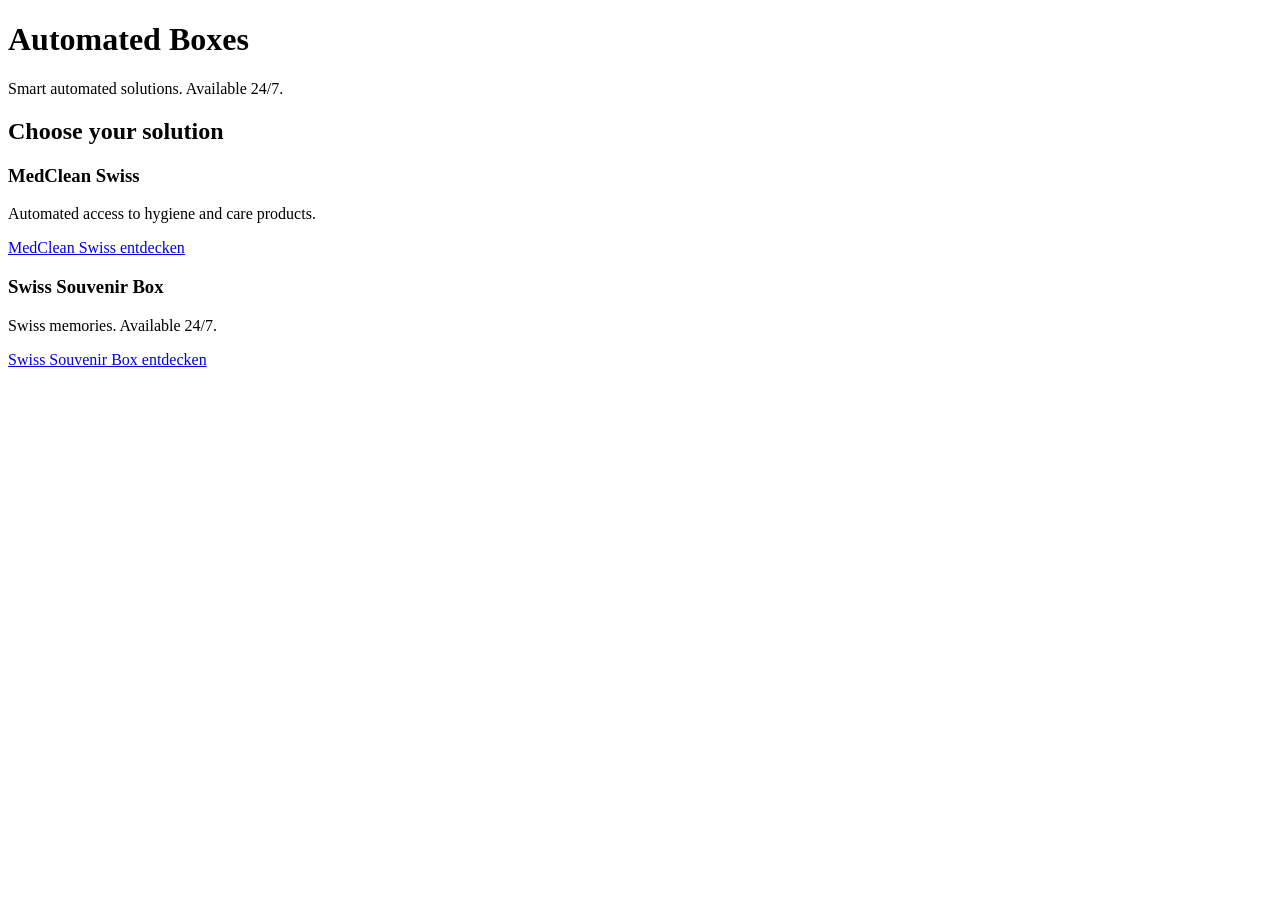
==== index.html @ f57c28e6 "Startseite hinzufügen" ====
<!DOCTYPE html>
<html lang="de">
<head>
    <meta charset="UTF-8">
    <meta name="viewport" content="width=device-width, initial-scale=1.0">
    <title>Automated Boxes</title>
</head>

<body>

    <h1>Automated Boxes</h1>
    <p>Smart automated solutions. Available 24/7.</p>

    <h2>Choose your solution</h2>

    <div>
        <h3>MedClean Swiss</h3>
        <p>Automated access to hygiene and care products.</p>
        <a href="medclean/">MedClean Swiss entdecken</a>
    </div>

    <div>
        <h3>Swiss Souvenir Box</h3>
        <p>Swiss memories. Available 24/7.</p>
        <a href="souvenir/">Swiss Souvenir Box entdecken</a>
    </div>

</body>
</html>
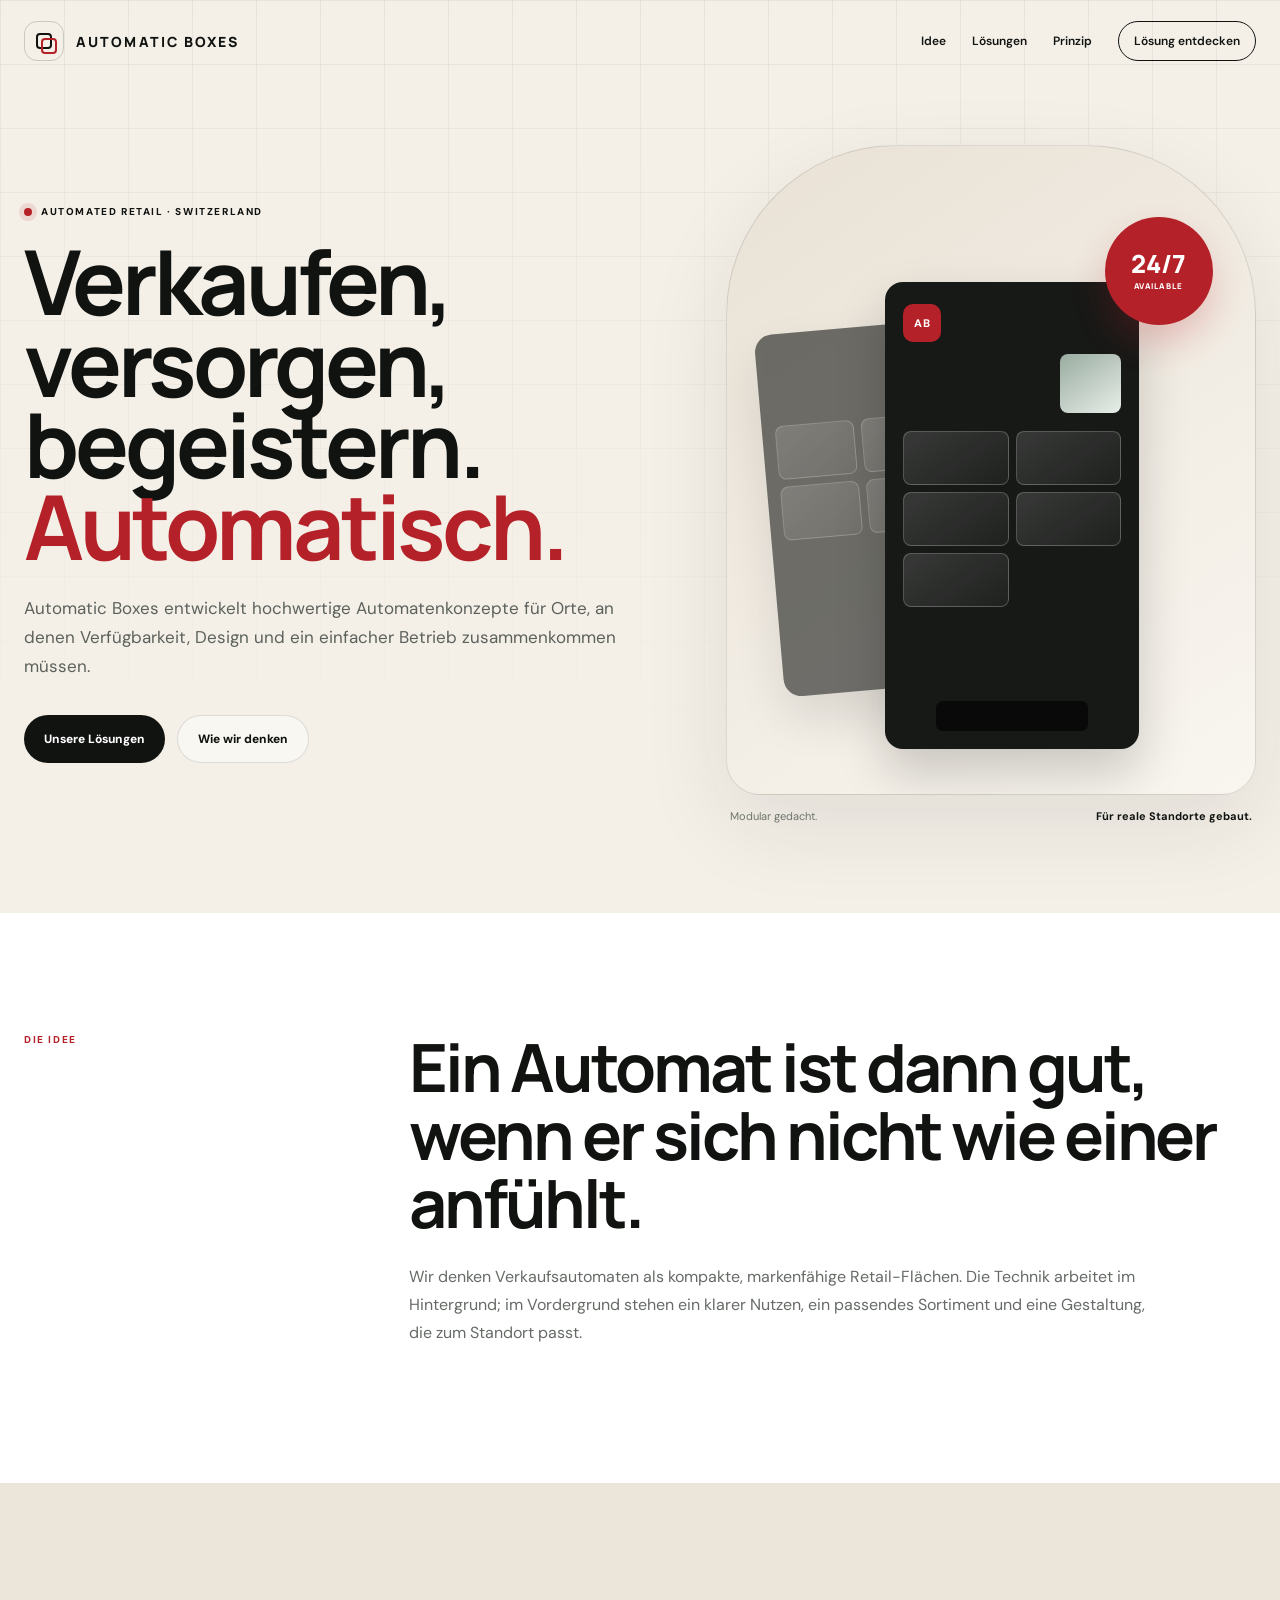
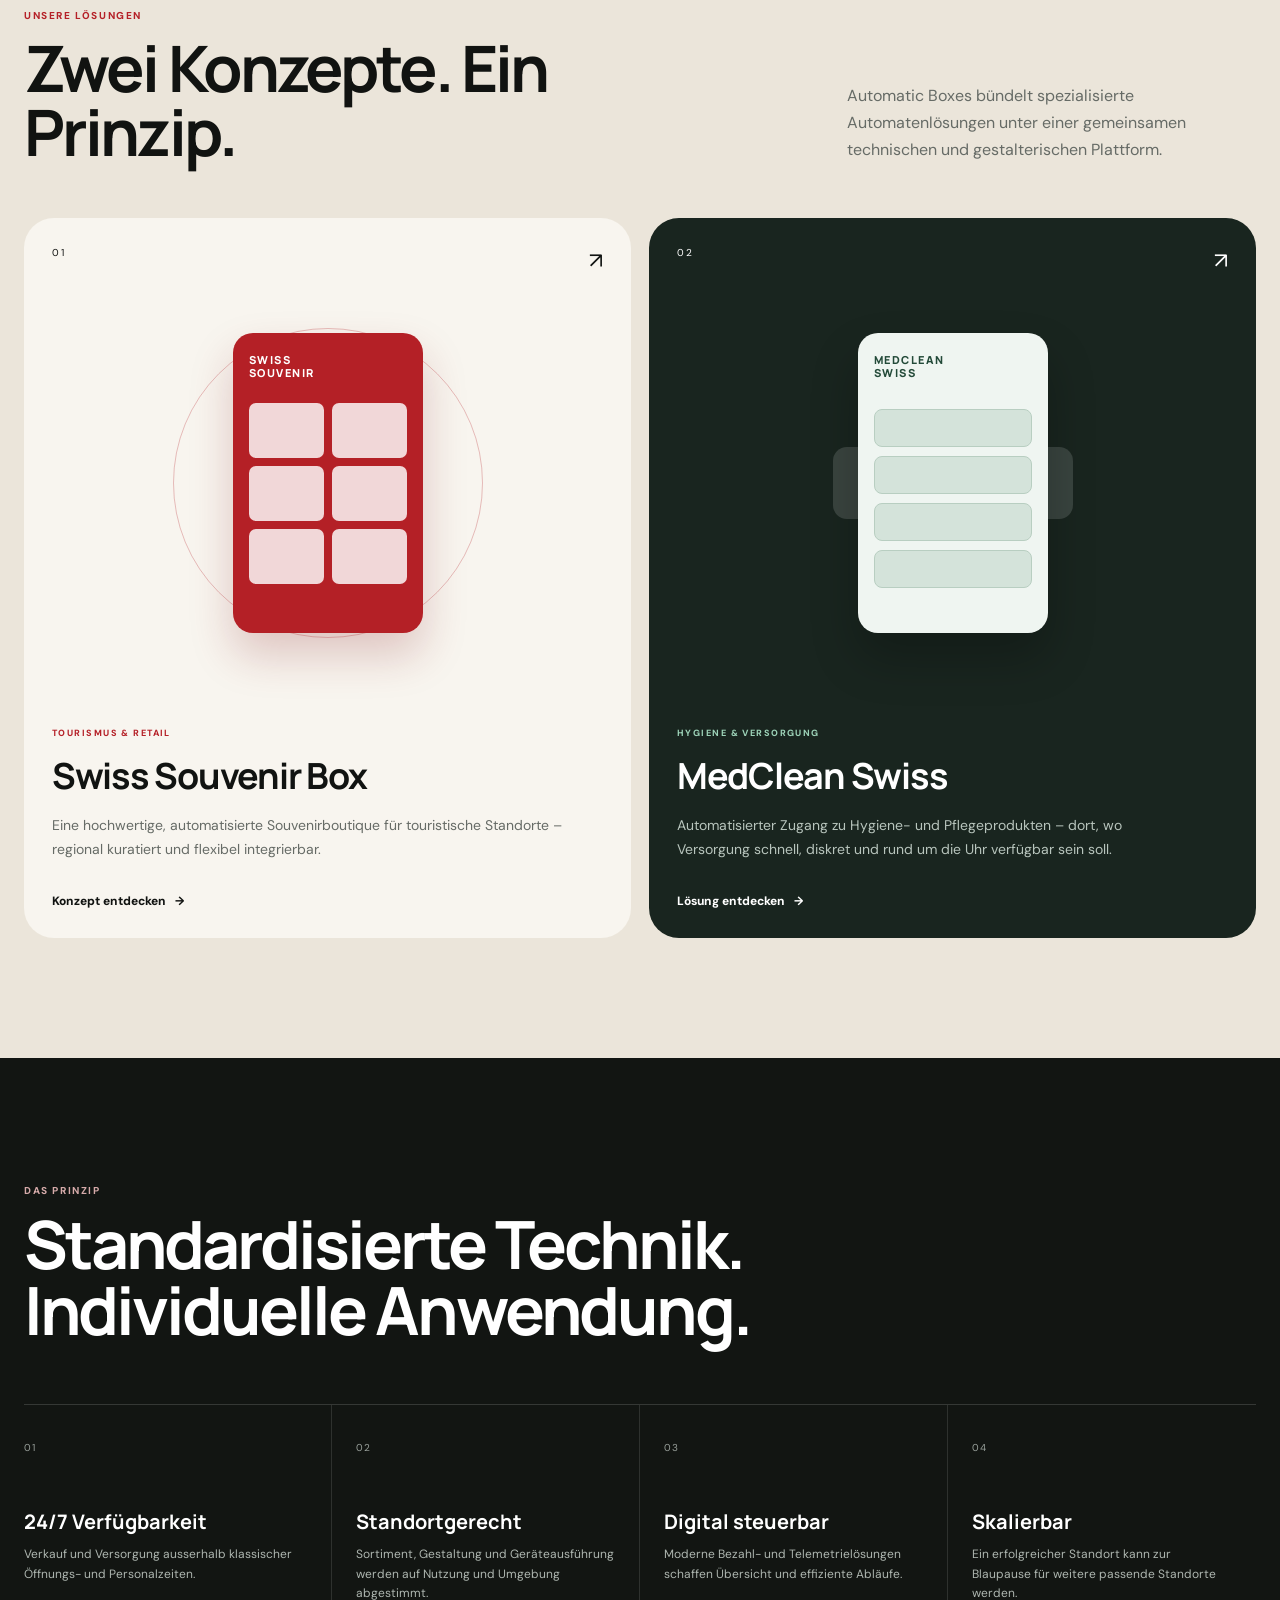
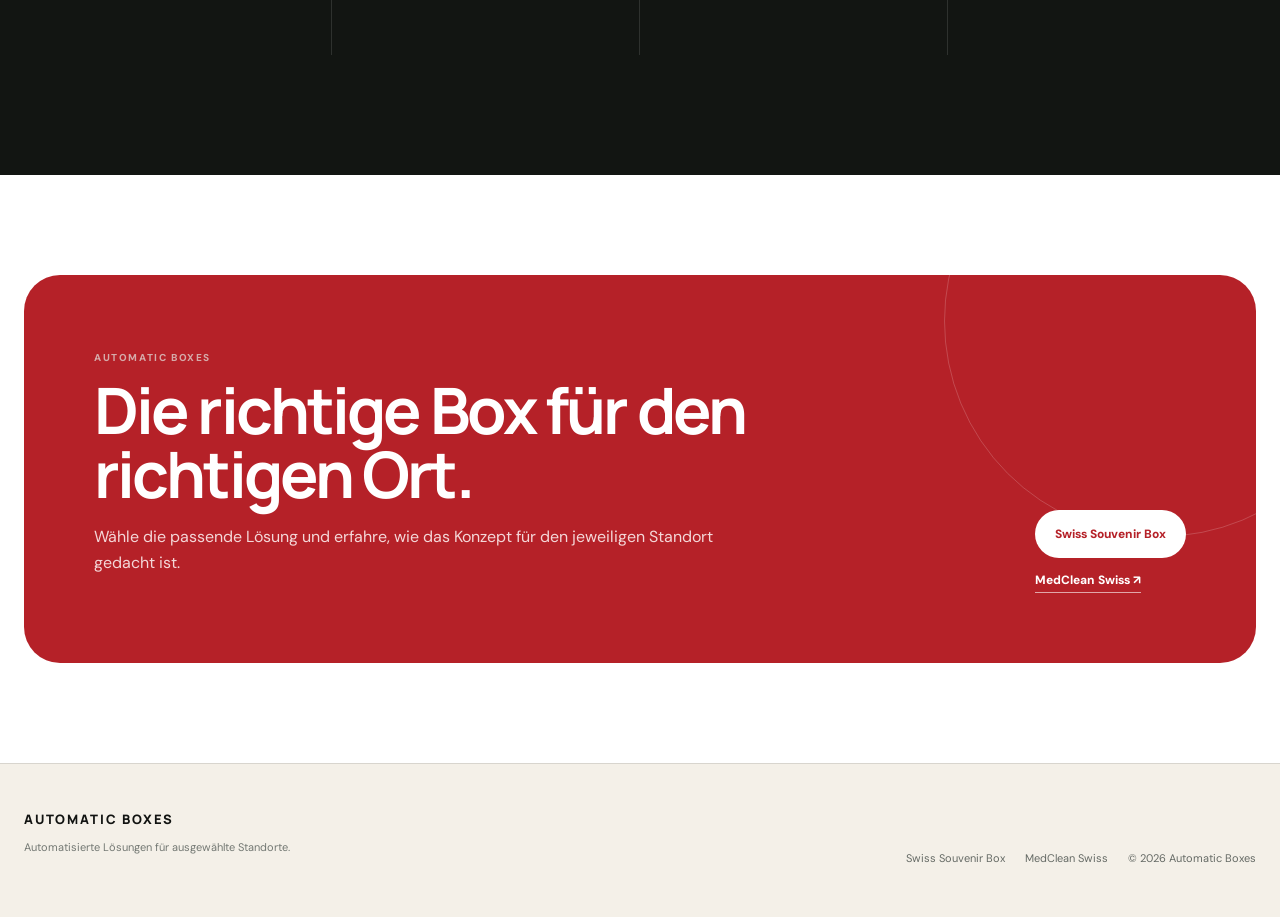
==== commit a0ce9c97: "Add files via upload" ====
--- a/index.html
+++ b/index.html
@@ -1,29 +1,196 @@
-<!DOCTYPE html>
-<html lang="de">
+<!doctype html>
+<html lang="de-CH">
 <head>
-    <meta charset="UTF-8">
-    <meta name="viewport" content="width=device-width, initial-scale=1.0">
-    <title>Automated Boxes</title>
+  <meta charset="utf-8">
+  <meta name="viewport" content="width=device-width, initial-scale=1">
+  <title>Automatic Boxes | Smarte 24/7 Retail-Lösungen</title>
+  <meta name="description" content="Automatic Boxes entwickelt hochwertige, automatisierte Verkaufs- und Versorgungslösungen für ausgewählte Standorte in der Schweiz – modular, markenfähig und rund um die Uhr verfügbar.">
+  <meta name="robots" content="index,follow">
+  <meta name="theme-color" content="#111311">
+  <link rel="canonical" href="https://automatedboxes.ch/">
+  <link rel="icon" href="favicon.svg" type="image/svg+xml">
+  <link rel="stylesheet" href="style.css">
 </head>
+<body>
+  <a class="skip-link" href="#main">Zum Inhalt springen</a>
 
-<body>
+  <header class="site-header" data-header>
+    <div class="shell header-inner">
+      <a class="brand" href="#top" aria-label="Automatic Boxes Startseite">
+        <span class="brand-symbol" aria-hidden="true"><span></span><span></span></span>
+        <span class="brand-name">Automatic Boxes</span>
+      </a>
+      <button class="nav-toggle" type="button" aria-expanded="false" aria-controls="nav" aria-label="Navigation öffnen">
+        <span></span><span></span>
+      </button>
+      <nav class="nav" id="nav" aria-label="Hauptnavigation">
+        <a href="#idee">Idee</a>
+        <a href="#loesungen">Lösungen</a>
+        <a href="#prinzip">Prinzip</a>
+        <a class="nav-cta" href="#loesungen">Lösung entdecken</a>
+      </nav>
+    </div>
+  </header>
 
-    <h1>Automated Boxes</h1>
-    <p>Smart automated solutions. Available 24/7.</p>
+  <main id="main">
+    <section class="hero" id="top">
+      <div class="hero-grid" aria-hidden="true"></div>
+      <div class="shell hero-layout">
+        <div class="hero-copy reveal">
+          <span class="eyebrow"><i></i> Automated retail · Switzerland</span>
+          <h1>Verkaufen, versorgen, begeistern.<br><em>Automatisch.</em></h1>
+          <p>Automatic Boxes entwickelt hochwertige Automatenkonzepte für Orte, an denen Verfügbarkeit, Design und ein einfacher Betrieb zusammenkommen müssen.</p>
+          <div class="hero-actions">
+            <a class="button button-primary" href="#loesungen">Unsere Lösungen</a>
+            <a class="button button-secondary" href="#idee">Wie wir denken</a>
+          </div>
+        </div>
 
-    <h2>Choose your solution</h2>
+        <div class="hero-visual reveal delay">
+          <div class="stage">
+            <div class="machine machine-back" aria-hidden="true">
+              <span class="machine-screen"></span>
+              <div class="shelves"><i></i><i></i><i></i><i></i></div>
+            </div>
+            <div class="machine machine-front" aria-hidden="true">
+              <span class="machine-label">AB</span>
+              <span class="machine-screen"></span>
+              <div class="shelves"><i></i><i></i><i></i><i></i><i></i></div>
+              <span class="machine-slot"></span>
+            </div>
+            <div class="stage-badge">24/7<br><small>available</small></div>
+          </div>
+          <p class="visual-caption"><span>Modular gedacht.</span><strong>Für reale Standorte gebaut.</strong></p>
+        </div>
+      </div>
+    </section>
 
-    <div>
-        <h3>MedClean Swiss</h3>
-        <p>Automated access to hygiene and care products.</p>
-        <a href="medclean/">MedClean Swiss entdecken</a>
+    <section class="statement" id="idee">
+      <div class="shell statement-grid">
+        <span class="section-kicker reveal">Die Idee</span>
+        <div class="statement-copy reveal delay">
+          <h2>Ein Automat ist dann gut, wenn er sich nicht wie einer anfühlt.</h2>
+          <p>Wir denken Verkaufsautomaten als kompakte, markenfähige Retail-Flächen. Die Technik arbeitet im Hintergrund; im Vordergrund stehen ein klarer Nutzen, ein passendes Sortiment und eine Gestaltung, die zum Standort passt.</p>
+        </div>
+      </div>
+    </section>
+
+    <section class="solutions" id="loesungen">
+      <div class="shell">
+        <div class="section-head reveal">
+          <div>
+            <span class="section-kicker">Unsere Lösungen</span>
+            <h2>Zwei Konzepte. Ein Prinzip.</h2>
+          </div>
+          <p>Automatic Boxes bündelt spezialisierte Automatenlösungen unter einer gemeinsamen technischen und gestalterischen Plattform.</p>
+        </div>
+
+        <div class="solution-grid">
+          <a class="solution-card souvenir reveal" href="souvenir/">
+            <div class="solution-top">
+              <span class="solution-index">01</span>
+              <span class="solution-arrow">↗</span>
+            </div>
+            <div class="solution-art art-souvenir" aria-hidden="true">
+              <div class="mini-machine">
+                <div class="mini-top">SWISS<br>SOUVENIR</div>
+                <div class="mini-grid"><i></i><i></i><i></i><i></i><i></i><i></i></div>
+              </div>
+              <span class="art-ring"></span>
+            </div>
+            <div class="solution-copy">
+              <span class="solution-label">Tourismus &amp; Retail</span>
+              <h3>Swiss Souvenir Box</h3>
+              <p>Eine hochwertige, automatisierte Souvenirboutique für touristische Standorte – regional kuratiert und flexibel integrierbar.</p>
+              <span class="solution-link">Konzept entdecken <b>→</b></span>
+            </div>
+          </a>
+
+          <a class="solution-card medclean reveal delay" href="medclean/">
+            <div class="solution-top">
+              <span class="solution-index">02</span>
+              <span class="solution-arrow">↗</span>
+            </div>
+            <div class="solution-art art-medclean" aria-hidden="true">
+              <div class="medical-cross"></div>
+              <div class="mini-machine clean-machine">
+                <div class="mini-top">MEDCLEAN<br>SWISS</div>
+                <div class="clean-slots"><i></i><i></i><i></i><i></i></div>
+              </div>
+            </div>
+            <div class="solution-copy">
+              <span class="solution-label">Hygiene &amp; Versorgung</span>
+              <h3>MedClean Swiss</h3>
+              <p>Automatisierter Zugang zu Hygiene- und Pflegeprodukten – dort, wo Versorgung schnell, diskret und rund um die Uhr verfügbar sein soll.</p>
+              <span class="solution-link">Lösung entdecken <b>→</b></span>
+            </div>
+          </a>
+        </div>
+      </div>
+    </section>
+
+    <section class="principles" id="prinzip">
+      <div class="shell">
+        <div class="principle-intro reveal">
+          <div>
+            <span class="section-kicker light">Das Prinzip</span>
+            <h2>Standardisierte Technik.<br>Individuelle Anwendung.</h2>
+          </div>
+        </div>
+        <div class="principle-grid">
+          <article class="reveal">
+            <span>01</span>
+            <h3>24/7 Verfügbarkeit</h3>
+            <p>Verkauf und Versorgung ausserhalb klassischer Öffnungs- und Personalzeiten.</p>
+          </article>
+          <article class="reveal delay-sm">
+            <span>02</span>
+            <h3>Standortgerecht</h3>
+            <p>Sortiment, Gestaltung und Geräteausführung werden auf Nutzung und Umgebung abgestimmt.</p>
+          </article>
+          <article class="reveal delay-md">
+            <span>03</span>
+            <h3>Digital steuerbar</h3>
+            <p>Moderne Bezahl- und Telemetrielösungen schaffen Übersicht und effiziente Abläufe.</p>
+          </article>
+          <article class="reveal delay-lg">
+            <span>04</span>
+            <h3>Skalierbar</h3>
+            <p>Ein erfolgreicher Standort kann zur Blaupause für weitere passende Standorte werden.</p>
+          </article>
+        </div>
+      </div>
+    </section>
+
+    <section class="closing">
+      <div class="shell closing-card reveal">
+        <div>
+          <span class="section-kicker light">Automatic Boxes</span>
+          <h2>Die richtige Box für den richtigen Ort.</h2>
+          <p>Wähle die passende Lösung und erfahre, wie das Konzept für den jeweiligen Standort gedacht ist.</p>
+        </div>
+        <div class="closing-actions">
+          <a class="button button-light" href="souvenir/">Swiss Souvenir Box</a>
+          <a class="text-button" href="medclean/">MedClean Swiss <span>↗</span></a>
+        </div>
+      </div>
+    </section>
+  </main>
+
+  <footer class="site-footer">
+    <div class="shell footer-inner">
+      <div>
+        <a class="footer-brand" href="#top">Automatic Boxes</a>
+        <p>Automatisierte Lösungen für ausgewählte Standorte.</p>
+      </div>
+      <div class="footer-links">
+        <a href="souvenir/">Swiss Souvenir Box</a>
+        <a href="medclean/">MedClean Swiss</a>
+        <span>© 2026 Automatic Boxes</span>
+      </div>
     </div>
+  </footer>
 
-    <div>
-        <h3>Swiss Souvenir Box</h3>
-        <p>Swiss memories. Available 24/7.</p>
-        <a href="souvenir/">Swiss Souvenir Box entdecken</a>
-    </div>
-
+  <script src="script.js"></script>
 </body>
 </html>
--- a/style.css
+++ b/style.css
@@ -0,0 +1,16 @@
+@import url('https://fonts.googleapis.com/css2?family=DM+Sans:wght@400;500;600;700&family=Manrope:wght@500;600;700;800&display=swap');
+:root{--ink:#111311;--paper:#f4f0e8;--paper-2:#ebe5da;--white:#fff;--red:#b52128;--line:rgba(17,19,17,.12);--shell:1240px;--radius:30px}
+*{box-sizing:border-box}html{scroll-behavior:smooth}body{margin:0;background:var(--paper);color:var(--ink);font-family:"DM Sans",system-ui,sans-serif}a{color:inherit}.shell{width:min(calc(100% - 48px),var(--shell));margin-inline:auto}.skip-link{position:fixed;left:12px;top:-80px;z-index:100;background:#fff;padding:10px 14px;border-radius:8px}.skip-link:focus{top:12px}
+.site-header{position:fixed;inset:0 0 auto;z-index:50;transition:.3s ease}.site-header.is-scrolled{background:rgba(244,240,232,.9);backdrop-filter:blur(18px);border-bottom:1px solid var(--line)}.header-inner{min-height:82px;display:flex;align-items:center;justify-content:space-between;gap:30px}.brand{display:flex;align-items:center;gap:12px;text-decoration:none}.brand-symbol{width:40px;height:40px;border:1px solid rgba(17,19,17,.18);border-radius:13px;display:grid;place-items:center;position:relative}.brand-symbol span{position:absolute;width:16px;height:16px;border:2px solid var(--ink);border-radius:4px}.brand-symbol span:last-child{transform:translate(5px,5px);border-color:var(--red)}.brand-name{font-family:"Manrope";font-size:14px;text-transform:uppercase;letter-spacing:.15em;font-weight:800}.nav{display:flex;align-items:center;gap:26px}.nav a{text-decoration:none;font-size:12px;font-weight:600}.nav-cta{border:1px solid var(--ink);padding:11px 15px;border-radius:999px}.nav-toggle{display:none}
+.hero{position:relative;min-height:100vh;padding:145px 0 90px;overflow:hidden}.hero-grid{position:absolute;inset:0;opacity:.45;background-image:linear-gradient(var(--line) 1px,transparent 1px),linear-gradient(90deg,var(--line) 1px,transparent 1px);background-size:64px 64px;mask-image:linear-gradient(to bottom,#000,transparent 88%)}.hero-layout{position:relative;display:grid;grid-template-columns:1.08fr .92fr;align-items:center;gap:80px}.eyebrow,.section-kicker{font-size:10px;text-transform:uppercase;letter-spacing:.16em;font-weight:800}.eyebrow{display:flex;align-items:center;gap:9px}.eyebrow i{width:8px;height:8px;border-radius:50%;background:var(--red);box-shadow:0 0 0 5px rgba(181,33,40,.12)}.hero h1,.statement h2,.section-head h2,.principle-intro h2,.closing h2{font-family:"Manrope";font-weight:700;letter-spacing:-.045em}.hero h1{font-size:clamp(58px,7vw,106px);line-height:.91;margin:22px 0 28px}.hero h1 em{font-style:normal;color:var(--red)}.hero-copy>p{font-size:17px;line-height:1.7;color:#5c615c;max-width:680px}.hero-actions{display:flex;gap:12px;margin-top:34px}.button{display:inline-flex;align-items:center;justify-content:center;min-height:48px;padding:0 20px;border-radius:999px;text-decoration:none;font-size:12px;font-weight:800;transition:.25s ease}.button-primary{background:var(--ink);color:#fff}.button-secondary{border:1px solid var(--line);background:rgba(255,255,255,.45)}.button:hover{transform:translateY(-2px)}
+.stage{height:650px;position:relative;border-radius:170px 170px 34px 34px;background:linear-gradient(145deg,#e9e1d5,#f9f6f0);border:1px solid var(--line);overflow:hidden;box-shadow:0 30px 90px rgba(35,30,24,.09)}.machine{position:absolute;background:#171917;border-radius:18px;box-shadow:0 24px 50px rgba(0,0,0,.18)}.machine-front{width:48%;height:72%;left:30%;bottom:7%;z-index:2;padding:22px 18px}.machine-back{width:36%;height:56%;left:8%;bottom:16%;opacity:.6;transform:rotate(-5deg);padding:16px 13px}.machine-label{display:inline-grid;place-items:center;width:38px;height:38px;border-radius:10px;background:var(--red);color:#fff;font-size:11px;font-weight:800;letter-spacing:.1em}.machine-screen{display:block;width:28%;height:14%;margin:12px 0 18px auto;border-radius:8px;background:linear-gradient(145deg,#99aca0,#e8eee9)}.shelves{display:grid;grid-template-columns:repeat(2,1fr);gap:7px}.shelves i{height:54px;border-radius:8px;border:1px solid rgba(255,255,255,.22);background:linear-gradient(145deg,rgba(255,255,255,.14),rgba(255,255,255,.04))}.machine-slot{position:absolute;left:20%;right:20%;bottom:18px;height:30px;border-radius:7px;background:#080908}.stage-badge{position:absolute;right:8%;top:11%;width:108px;height:108px;border-radius:50%;display:grid;place-content:center;text-align:center;background:var(--red);color:#fff;font-family:"Manrope";font-size:25px;font-weight:800;line-height:.85;z-index:4;box-shadow:0 18px 34px rgba(181,33,40,.22)}.stage-badge small{font-size:8px;text-transform:uppercase;letter-spacing:.16em;margin-top:9px}.visual-caption{display:flex;justify-content:space-between;gap:20px;font-size:11px;margin:14px 4px 0;color:#737872}.visual-caption strong{color:var(--ink)}
+.statement{padding:120px 0;background:#fff}.statement-grid{display:grid;grid-template-columns:.36fr 1fr;gap:80px}.section-kicker{color:var(--red)}.statement h2{font-size:clamp(45px,5.2vw,76px);line-height:1.02;margin:0 0 26px}.statement-copy p{max-width:760px;color:#666b66;font-size:16px;line-height:1.75}
+.solutions{padding:120px 0;background:var(--paper-2)}.section-head{display:grid;grid-template-columns:1fr .55fr;gap:80px;align-items:end;margin-bottom:54px}.section-head h2{font-size:clamp(48px,5vw,74px);line-height:1;margin:12px 0 0}.section-head p{margin:0;color:#666b66;line-height:1.7}.solution-grid{display:grid;grid-template-columns:1fr 1fr;gap:18px}.solution-card{min-height:720px;border-radius:var(--radius);padding:28px;text-decoration:none;display:flex;flex-direction:column;overflow:hidden;position:relative;transition:.35s cubic-bezier(.2,.7,.2,1)}.solution-card:hover{transform:translateY(-7px)}.souvenir{background:#f8f5ef}.medclean{background:#19251f;color:#fff}.solution-top{display:flex;justify-content:space-between;position:relative;z-index:2}.solution-index{font-size:10px;letter-spacing:.15em}.solution-arrow{font-size:22px}.solution-art{height:360px;margin:28px 0;position:relative;display:grid;place-items:center}.mini-machine{width:190px;height:300px;background:#b42026;border-radius:20px;padding:20px 16px;box-shadow:0 22px 44px rgba(134,27,31,.22);position:relative;z-index:2}.mini-top{color:#fff;font-family:"Manrope";font-size:11px;letter-spacing:.14em;font-weight:800;line-height:1.2}.mini-grid{display:grid;grid-template-columns:repeat(2,1fr);gap:8px;margin-top:24px}.mini-grid i{height:55px;border-radius:7px;background:rgba(255,255,255,.82)}.art-ring{position:absolute;width:310px;height:310px;border-radius:50%;border:1px solid rgba(181,33,40,.28)}.medical-cross{position:absolute;width:250px;height:250px;opacity:.14}.medical-cross:before,.medical-cross:after{content:"";position:absolute;background:#fff;border-radius:14px}.medical-cross:before{width:72px;height:240px;left:89px;top:5px}.medical-cross:after{width:240px;height:72px;left:5px;top:89px}.clean-machine{background:#eff5f1;color:#18352a;box-shadow:0 25px 48px rgba(0,0,0,.24)}.clean-machine .mini-top{color:#234a39}.clean-slots{display:grid;gap:9px;margin-top:30px}.clean-slots i{height:38px;border-radius:8px;background:#d4e3da;border:1px solid #b8cec1}.solution-copy{margin-top:auto;position:relative;z-index:2}.solution-label{font-size:9px;text-transform:uppercase;letter-spacing:.16em;font-weight:800;color:var(--red)}.medclean .solution-label{color:#9dd3b8}.solution-copy h3{font-family:"Manrope";font-size:36px;margin:10px 0 14px;letter-spacing:-.035em}.solution-copy p{font-size:14px;line-height:1.65;max-width:520px;color:#666b66}.medclean .solution-copy p{color:#b8c5bd}.solution-link{display:inline-flex;align-items:center;gap:9px;margin-top:18px;font-size:12px;font-weight:800}.solution-link b{transition:.2s ease}.solution-card:hover .solution-link b{transform:translateX(5px)}
+.principles{background:#121512;color:#fff;padding:120px 0}.section-kicker.light{color:#d5aaa9}.principle-intro h2{font-size:clamp(48px,5.2vw,76px);line-height:1;margin:12px 0 60px}.principle-grid{display:grid;grid-template-columns:repeat(4,1fr);border-top:1px solid rgba(255,255,255,.15)}.principle-grid article{padding:30px 24px 0 0;min-height:250px;border-right:1px solid rgba(255,255,255,.12)}.principle-grid article+article{padding-left:24px}.principle-grid article:last-child{border-right:0}.principle-grid span{font-size:10px;letter-spacing:.14em;color:#9aa19c}.principle-grid h3{font-family:"Manrope";font-size:20px;margin:52px 0 10px}.principle-grid p{margin:0;color:#aeb6b0;font-size:12px;line-height:1.65}
+.closing{padding:100px 0;background:#fff}.closing-card{background:var(--red);color:#fff;border-radius:36px;padding:70px;display:grid;grid-template-columns:1fr auto;gap:60px;align-items:end;position:relative;overflow:hidden}.closing-card:after{content:"";position:absolute;width:430px;height:430px;border-radius:50%;border:1px solid rgba(255,255,255,.18);right:-120px;top:-170px}.closing-card>div{position:relative;z-index:1}.closing h2{font-size:clamp(44px,5vw,70px);line-height:1;margin:12px 0 18px;max-width:760px}.closing p{color:#f4d7d8;max-width:650px;line-height:1.65}.closing-actions{display:grid;gap:14px;justify-items:start}.button-light{background:#fff;color:var(--red)}.text-button{color:#fff;text-decoration:none;font-size:12px;font-weight:800;border-bottom:1px solid rgba(255,255,255,.6);padding-bottom:4px}
+.site-footer{padding:44px 0 52px;border-top:1px solid var(--line)}.footer-inner{display:flex;justify-content:space-between;gap:40px;align-items:flex-end}.footer-brand{font-family:"Manrope";text-transform:uppercase;text-decoration:none;font-size:13px;letter-spacing:.14em;font-weight:800}.site-footer p{font-size:11px;color:#737873}.footer-links{display:flex;gap:20px;flex-wrap:wrap;justify-content:flex-end;font-size:11px;color:#656a65}.footer-links a{text-decoration:none}
+.reveal{opacity:0;transform:translateY(18px);transition:opacity .65s ease,transform .65s cubic-bezier(.2,.7,.2,1)}.reveal.is-visible{opacity:1;transform:none}.delay-sm{transition-delay:.06s}.delay,.delay-md{transition-delay:.12s}.delay-lg{transition-delay:.18s}
+@media(max-width:900px){.nav-toggle{display:grid;width:44px;height:44px;border:1px solid var(--line);background:transparent;border-radius:50%;place-content:center;gap:6px}.nav-toggle span{display:block;width:18px;height:1.5px;background:var(--ink)}.nav{position:absolute;left:0;right:0;top:82px;background:rgba(244,240,232,.98);display:grid;padding:10px 24px 20px;opacity:0;visibility:hidden;transform:translateY(-8px);transition:.2s ease;border-bottom:1px solid var(--line)}.nav.is-open{opacity:1;visibility:visible;transform:none}.nav a{padding:12px 4px;border-bottom:1px solid var(--line)}.nav-cta{border:0;border-radius:0}.hero-layout,.section-head,.statement-grid{grid-template-columns:1fr}.hero-visual{max-width:650px}.stage{height:600px}.solution-grid{grid-template-columns:1fr}.principle-grid{grid-template-columns:1fr 1fr}.principle-grid article:nth-child(2){border-right:0}.principle-grid article:nth-child(3),.principle-grid article:nth-child(4){border-top:1px solid rgba(255,255,255,.12)}.closing-card{grid-template-columns:1fr}}
+@media(max-width:600px){.shell{width:min(calc(100% - 28px),var(--shell))}.hero{padding-top:120px}.hero h1{font-size:clamp(52px,15vw,74px)}.hero-actions{display:grid}.button{width:100%}.stage{height:470px;border-radius:110px 110px 28px 28px}.machine-front{width:56%;left:27%;height:70%}.machine-back{width:40%}.stage-badge{width:86px;height:86px;font-size:20px}.statement,.solutions,.principles{padding:85px 0}.statement-grid{gap:28px}.solution-card{min-height:640px;padding:22px}.solution-art{height:300px}.principle-grid{grid-template-columns:1fr}.principle-grid article,.principle-grid article+article{border-right:0;border-top:1px solid rgba(255,255,255,.12);padding:24px 0;min-height:auto}.principle-grid article:first-child{border-top:0}.principle-grid h3{margin-top:26px}.closing{padding:70px 0}.closing-card{padding:38px 24px;border-radius:28px}.footer-inner{display:grid;align-items:start}.footer-links{justify-content:flex-start}}
+@media(prefers-reduced-motion:reduce){html{scroll-behavior:auto}*,*:before,*:after{animation-duration:.01ms!important;transition-duration:.01ms!important}.reveal{opacity:1;transform:none}}
+@media(prefers-reduced-motion:no-preference){.stage{animation:float 8s ease-in-out infinite}.solution-card:hover .mini-machine{transform:translateY(-4px) rotate(-1deg)}.mini-machine{transition:.5s cubic-bezier(.2,.7,.2,1)}@keyframes float{0%,100%{transform:translateY(0)}50%{transform:translateY(-7px)}}}
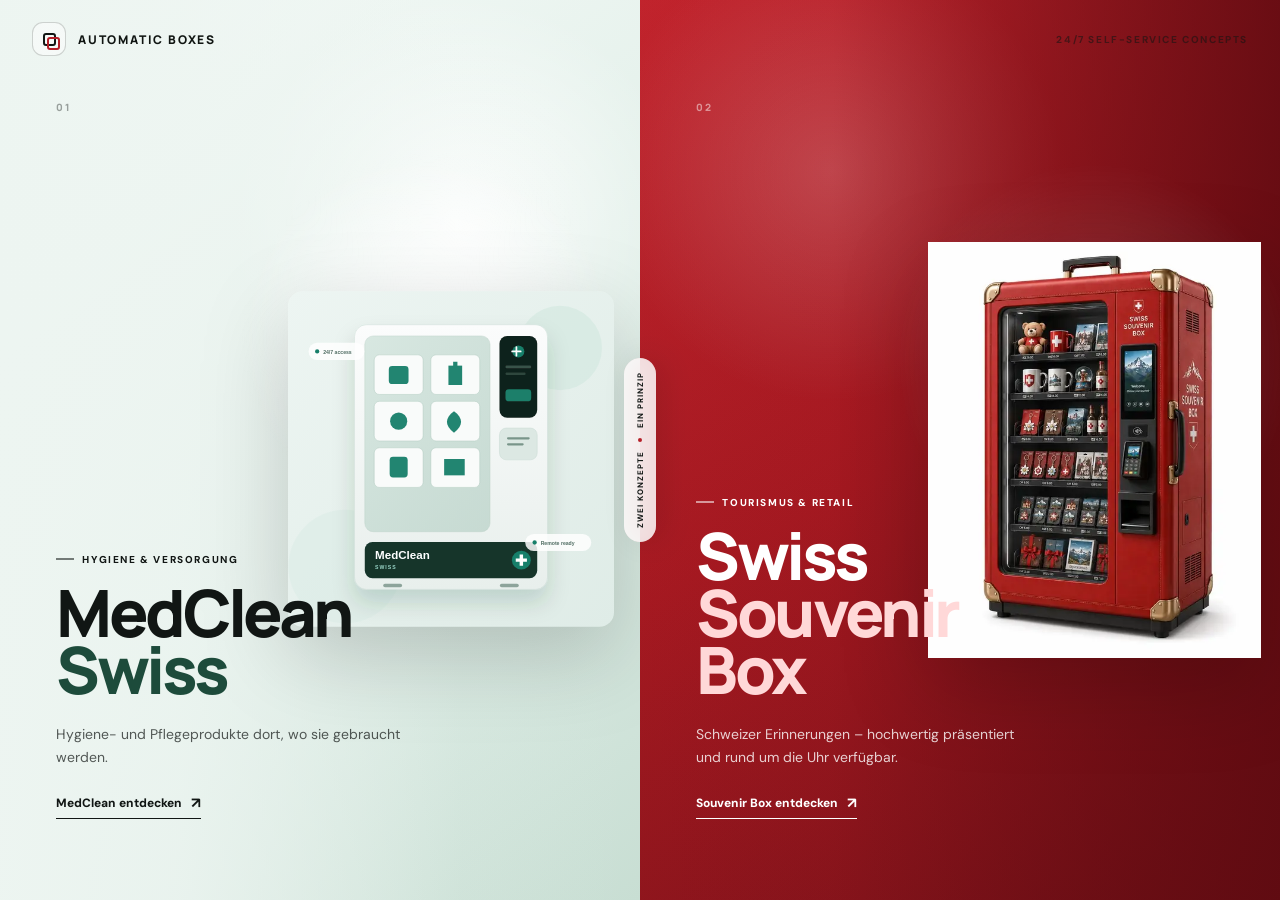
==== commit c5908c7c: "Add files via upload" ====
--- a/index.html
+++ b/index.html
@@ -2,194 +2,68 @@
 <html lang="de-CH">
 <head>
   <meta charset="utf-8">
-  <meta name="viewport" content="width=device-width, initial-scale=1">
-  <title>Automatic Boxes | Smarte 24/7 Retail-Lösungen</title>
-  <meta name="description" content="Automatic Boxes entwickelt hochwertige, automatisierte Verkaufs- und Versorgungslösungen für ausgewählte Standorte in der Schweiz – modular, markenfähig und rund um die Uhr verfügbar.">
-  <meta name="robots" content="index,follow">
-  <meta name="theme-color" content="#111311">
+  <meta name="viewport" content="width=device-width, initial-scale=1, viewport-fit=cover">
+  <title>Automatic Boxes | Zwei smarte 24/7 Lösungen</title>
+  <meta name="description" content="Automatic Boxes: MedClean Swiss und Swiss Souvenir Box – zwei spezialisierte 24/7 Self-Service-Lösungen für ausgewählte Standorte in der Schweiz.">
+  <meta name="theme-color" content="#f4f0e8">
   <link rel="canonical" href="https://automatedboxes.ch/">
   <link rel="icon" href="favicon.svg" type="image/svg+xml">
   <link rel="stylesheet" href="style.css">
 </head>
 <body>
-  <a class="skip-link" href="#main">Zum Inhalt springen</a>
-
-  <header class="site-header" data-header>
-    <div class="shell header-inner">
-      <a class="brand" href="#top" aria-label="Automatic Boxes Startseite">
-        <span class="brand-symbol" aria-hidden="true"><span></span><span></span></span>
-        <span class="brand-name">Automatic Boxes</span>
-      </a>
-      <button class="nav-toggle" type="button" aria-expanded="false" aria-controls="nav" aria-label="Navigation öffnen">
-        <span></span><span></span>
-      </button>
-      <nav class="nav" id="nav" aria-label="Hauptnavigation">
-        <a href="#idee">Idee</a>
-        <a href="#loesungen">Lösungen</a>
-        <a href="#prinzip">Prinzip</a>
-        <a class="nav-cta" href="#loesungen">Lösung entdecken</a>
-      </nav>
-    </div>
+  <header class="topbar">
+    <a class="brand" href="/" aria-label="Automatic Boxes Startseite">
+      <span class="brand-mark" aria-hidden="true">
+        <i></i><i></i>
+      </span>
+      <span>Automatic Boxes</span>
+    </a>
+    <span class="brand-sub">24/7 Self-Service Concepts</span>
   </header>
 
-  <main id="main">
-    <section class="hero" id="top">
-      <div class="hero-grid" aria-hidden="true"></div>
-      <div class="shell hero-layout">
-        <div class="hero-copy reveal">
-          <span class="eyebrow"><i></i> Automated retail · Switzerland</span>
-          <h1>Verkaufen, versorgen, begeistern.<br><em>Automatisch.</em></h1>
-          <p>Automatic Boxes entwickelt hochwertige Automatenkonzepte für Orte, an denen Verfügbarkeit, Design und ein einfacher Betrieb zusammenkommen müssen.</p>
-          <div class="hero-actions">
-            <a class="button button-primary" href="#loesungen">Unsere Lösungen</a>
-            <a class="button button-secondary" href="#idee">Wie wir denken</a>
-          </div>
-        </div>
+  <main class="split" aria-label="Lösungen von Automatic Boxes">
+    <a class="panel panel-medclean" href="medclean/" aria-label="MedClean Swiss entdecken">
+      <div class="panel-bg" aria-hidden="true"></div>
 
-        <div class="hero-visual reveal delay">
-          <div class="stage">
-            <div class="machine machine-back" aria-hidden="true">
-              <span class="machine-screen"></span>
-              <div class="shelves"><i></i><i></i><i></i><i></i></div>
-            </div>
-            <div class="machine machine-front" aria-hidden="true">
-              <span class="machine-label">AB</span>
-              <span class="machine-screen"></span>
-              <div class="shelves"><i></i><i></i><i></i><i></i><i></i></div>
-              <span class="machine-slot"></span>
-            </div>
-            <div class="stage-badge">24/7<br><small>available</small></div>
-          </div>
-          <p class="visual-caption"><span>Modular gedacht.</span><strong>Für reale Standorte gebaut.</strong></p>
-        </div>
+      <div class="panel-copy">
+        <span class="eyebrow">Hygiene &amp; Versorgung</span>
+        <h1>MedClean<br><em>Swiss</em></h1>
+        <p>Hygiene- und Pflegeprodukte dort, wo sie gebraucht werden.</p>
+        <span class="cta">MedClean entdecken <b>↗</b></span>
       </div>
-    </section>
 
-    <section class="statement" id="idee">
-      <div class="shell statement-grid">
-        <span class="section-kicker reveal">Die Idee</span>
-        <div class="statement-copy reveal delay">
-          <h2>Ein Automat ist dann gut, wenn er sich nicht wie einer anfühlt.</h2>
-          <p>Wir denken Verkaufsautomaten als kompakte, markenfähige Retail-Flächen. Die Technik arbeitet im Hintergrund; im Vordergrund stehen ein klarer Nutzen, ein passendes Sortiment und eine Gestaltung, die zum Standort passt.</p>
-        </div>
+      <div class="panel-visual medclean-visual" aria-hidden="true">
+        <div class="glow"></div>
+        <img src="medclean/assets/medclean-device.svg" alt="" draggable="false">
       </div>
-    </section>
 
-    <section class="solutions" id="loesungen">
-      <div class="shell">
-        <div class="section-head reveal">
-          <div>
-            <span class="section-kicker">Unsere Lösungen</span>
-            <h2>Zwei Konzepte. Ein Prinzip.</h2>
-          </div>
-          <p>Automatic Boxes bündelt spezialisierte Automatenlösungen unter einer gemeinsamen technischen und gestalterischen Plattform.</p>
-        </div>
+      <div class="panel-number" aria-hidden="true">01</div>
+    </a>
 
-        <div class="solution-grid">
-          <a class="solution-card souvenir reveal" href="souvenir/">
-            <div class="solution-top">
-              <span class="solution-index">01</span>
-              <span class="solution-arrow">↗</span>
-            </div>
-            <div class="solution-art art-souvenir" aria-hidden="true">
-              <div class="mini-machine">
-                <div class="mini-top">SWISS<br>SOUVENIR</div>
-                <div class="mini-grid"><i></i><i></i><i></i><i></i><i></i><i></i></div>
-              </div>
-              <span class="art-ring"></span>
-            </div>
-            <div class="solution-copy">
-              <span class="solution-label">Tourismus &amp; Retail</span>
-              <h3>Swiss Souvenir Box</h3>
-              <p>Eine hochwertige, automatisierte Souvenirboutique für touristische Standorte – regional kuratiert und flexibel integrierbar.</p>
-              <span class="solution-link">Konzept entdecken <b>→</b></span>
-            </div>
-          </a>
+    <a class="panel panel-souvenir" href="souvenir/" aria-label="Swiss Souvenir Box entdecken">
+      <div class="panel-bg" aria-hidden="true"></div>
 
-          <a class="solution-card medclean reveal delay" href="medclean/">
-            <div class="solution-top">
-              <span class="solution-index">02</span>
-              <span class="solution-arrow">↗</span>
-            </div>
-            <div class="solution-art art-medclean" aria-hidden="true">
-              <div class="medical-cross"></div>
-              <div class="mini-machine clean-machine">
-                <div class="mini-top">MEDCLEAN<br>SWISS</div>
-                <div class="clean-slots"><i></i><i></i><i></i><i></i></div>
-              </div>
-            </div>
-            <div class="solution-copy">
-              <span class="solution-label">Hygiene &amp; Versorgung</span>
-              <h3>MedClean Swiss</h3>
-              <p>Automatisierter Zugang zu Hygiene- und Pflegeprodukten – dort, wo Versorgung schnell, diskret und rund um die Uhr verfügbar sein soll.</p>
-              <span class="solution-link">Lösung entdecken <b>→</b></span>
-            </div>
-          </a>
-        </div>
+      <div class="panel-copy">
+        <span class="eyebrow">Tourismus &amp; Retail</span>
+        <h1>Swiss<br><em>Souvenir Box</em></h1>
+        <p>Schweizer Erinnerungen – hochwertig präsentiert und rund um die Uhr verfügbar.</p>
+        <span class="cta">Souvenir Box entdecken <b>↗</b></span>
       </div>
-    </section>
 
-    <section class="principles" id="prinzip">
-      <div class="shell">
-        <div class="principle-intro reveal">
-          <div>
-            <span class="section-kicker light">Das Prinzip</span>
-            <h2>Standardisierte Technik.<br>Individuelle Anwendung.</h2>
-          </div>
-        </div>
-        <div class="principle-grid">
-          <article class="reveal">
-            <span>01</span>
-            <h3>24/7 Verfügbarkeit</h3>
-            <p>Verkauf und Versorgung ausserhalb klassischer Öffnungs- und Personalzeiten.</p>
-          </article>
-          <article class="reveal delay-sm">
-            <span>02</span>
-            <h3>Standortgerecht</h3>
-            <p>Sortiment, Gestaltung und Geräteausführung werden auf Nutzung und Umgebung abgestimmt.</p>
-          </article>
-          <article class="reveal delay-md">
-            <span>03</span>
-            <h3>Digital steuerbar</h3>
-            <p>Moderne Bezahl- und Telemetrielösungen schaffen Übersicht und effiziente Abläufe.</p>
-          </article>
-          <article class="reveal delay-lg">
-            <span>04</span>
-            <h3>Skalierbar</h3>
-            <p>Ein erfolgreicher Standort kann zur Blaupause für weitere passende Standorte werden.</p>
-          </article>
-        </div>
+      <div class="panel-visual souvenir-visual" aria-hidden="true">
+        <div class="glow"></div>
+        <img src="souvenir/assets/concept-suitcase.webp" alt="" draggable="false">
       </div>
-    </section>
 
-    <section class="closing">
-      <div class="shell closing-card reveal">
-        <div>
-          <span class="section-kicker light">Automatic Boxes</span>
-          <h2>Die richtige Box für den richtigen Ort.</h2>
-          <p>Wähle die passende Lösung und erfahre, wie das Konzept für den jeweiligen Standort gedacht ist.</p>
-        </div>
-        <div class="closing-actions">
-          <a class="button button-light" href="souvenir/">Swiss Souvenir Box</a>
-          <a class="text-button" href="medclean/">MedClean Swiss <span>↗</span></a>
-        </div>
-      </div>
-    </section>
+      <div class="panel-number" aria-hidden="true">02</div>
+    </a>
   </main>
 
-  <footer class="site-footer">
-    <div class="shell footer-inner">
-      <div>
-        <a class="footer-brand" href="#top">Automatic Boxes</a>
-        <p>Automatisierte Lösungen für ausgewählte Standorte.</p>
-      </div>
-      <div class="footer-links">
-        <a href="souvenir/">Swiss Souvenir Box</a>
-        <a href="medclean/">MedClean Swiss</a>
-        <span>© 2026 Automatic Boxes</span>
-      </div>
-    </div>
-  </footer>
+  <div class="center-pill" aria-hidden="true">
+    <span>Zwei Konzepte</span>
+    <i></i>
+    <span>Ein Prinzip</span>
+  </div>
 
   <script src="script.js"></script>
 </body>
--- a/style.css
+++ b/style.css
@@ -1,16 +1,382 @@
-@import url('https://fonts.googleapis.com/css2?family=DM+Sans:wght@400;500;600;700&family=Manrope:wght@500;600;700;800&display=swap');
-:root{--ink:#111311;--paper:#f4f0e8;--paper-2:#ebe5da;--white:#fff;--red:#b52128;--line:rgba(17,19,17,.12);--shell:1240px;--radius:30px}
-*{box-sizing:border-box}html{scroll-behavior:smooth}body{margin:0;background:var(--paper);color:var(--ink);font-family:"DM Sans",system-ui,sans-serif}a{color:inherit}.shell{width:min(calc(100% - 48px),var(--shell));margin-inline:auto}.skip-link{position:fixed;left:12px;top:-80px;z-index:100;background:#fff;padding:10px 14px;border-radius:8px}.skip-link:focus{top:12px}
-.site-header{position:fixed;inset:0 0 auto;z-index:50;transition:.3s ease}.site-header.is-scrolled{background:rgba(244,240,232,.9);backdrop-filter:blur(18px);border-bottom:1px solid var(--line)}.header-inner{min-height:82px;display:flex;align-items:center;justify-content:space-between;gap:30px}.brand{display:flex;align-items:center;gap:12px;text-decoration:none}.brand-symbol{width:40px;height:40px;border:1px solid rgba(17,19,17,.18);border-radius:13px;display:grid;place-items:center;position:relative}.brand-symbol span{position:absolute;width:16px;height:16px;border:2px solid var(--ink);border-radius:4px}.brand-symbol span:last-child{transform:translate(5px,5px);border-color:var(--red)}.brand-name{font-family:"Manrope";font-size:14px;text-transform:uppercase;letter-spacing:.15em;font-weight:800}.nav{display:flex;align-items:center;gap:26px}.nav a{text-decoration:none;font-size:12px;font-weight:600}.nav-cta{border:1px solid var(--ink);padding:11px 15px;border-radius:999px}.nav-toggle{display:none}
-.hero{position:relative;min-height:100vh;padding:145px 0 90px;overflow:hidden}.hero-grid{position:absolute;inset:0;opacity:.45;background-image:linear-gradient(var(--line) 1px,transparent 1px),linear-gradient(90deg,var(--line) 1px,transparent 1px);background-size:64px 64px;mask-image:linear-gradient(to bottom,#000,transparent 88%)}.hero-layout{position:relative;display:grid;grid-template-columns:1.08fr .92fr;align-items:center;gap:80px}.eyebrow,.section-kicker{font-size:10px;text-transform:uppercase;letter-spacing:.16em;font-weight:800}.eyebrow{display:flex;align-items:center;gap:9px}.eyebrow i{width:8px;height:8px;border-radius:50%;background:var(--red);box-shadow:0 0 0 5px rgba(181,33,40,.12)}.hero h1,.statement h2,.section-head h2,.principle-intro h2,.closing h2{font-family:"Manrope";font-weight:700;letter-spacing:-.045em}.hero h1{font-size:clamp(58px,7vw,106px);line-height:.91;margin:22px 0 28px}.hero h1 em{font-style:normal;color:var(--red)}.hero-copy>p{font-size:17px;line-height:1.7;color:#5c615c;max-width:680px}.hero-actions{display:flex;gap:12px;margin-top:34px}.button{display:inline-flex;align-items:center;justify-content:center;min-height:48px;padding:0 20px;border-radius:999px;text-decoration:none;font-size:12px;font-weight:800;transition:.25s ease}.button-primary{background:var(--ink);color:#fff}.button-secondary{border:1px solid var(--line);background:rgba(255,255,255,.45)}.button:hover{transform:translateY(-2px)}
-.stage{height:650px;position:relative;border-radius:170px 170px 34px 34px;background:linear-gradient(145deg,#e9e1d5,#f9f6f0);border:1px solid var(--line);overflow:hidden;box-shadow:0 30px 90px rgba(35,30,24,.09)}.machine{position:absolute;background:#171917;border-radius:18px;box-shadow:0 24px 50px rgba(0,0,0,.18)}.machine-front{width:48%;height:72%;left:30%;bottom:7%;z-index:2;padding:22px 18px}.machine-back{width:36%;height:56%;left:8%;bottom:16%;opacity:.6;transform:rotate(-5deg);padding:16px 13px}.machine-label{display:inline-grid;place-items:center;width:38px;height:38px;border-radius:10px;background:var(--red);color:#fff;font-size:11px;font-weight:800;letter-spacing:.1em}.machine-screen{display:block;width:28%;height:14%;margin:12px 0 18px auto;border-radius:8px;background:linear-gradient(145deg,#99aca0,#e8eee9)}.shelves{display:grid;grid-template-columns:repeat(2,1fr);gap:7px}.shelves i{height:54px;border-radius:8px;border:1px solid rgba(255,255,255,.22);background:linear-gradient(145deg,rgba(255,255,255,.14),rgba(255,255,255,.04))}.machine-slot{position:absolute;left:20%;right:20%;bottom:18px;height:30px;border-radius:7px;background:#080908}.stage-badge{position:absolute;right:8%;top:11%;width:108px;height:108px;border-radius:50%;display:grid;place-content:center;text-align:center;background:var(--red);color:#fff;font-family:"Manrope";font-size:25px;font-weight:800;line-height:.85;z-index:4;box-shadow:0 18px 34px rgba(181,33,40,.22)}.stage-badge small{font-size:8px;text-transform:uppercase;letter-spacing:.16em;margin-top:9px}.visual-caption{display:flex;justify-content:space-between;gap:20px;font-size:11px;margin:14px 4px 0;color:#737872}.visual-caption strong{color:var(--ink)}
-.statement{padding:120px 0;background:#fff}.statement-grid{display:grid;grid-template-columns:.36fr 1fr;gap:80px}.section-kicker{color:var(--red)}.statement h2{font-size:clamp(45px,5.2vw,76px);line-height:1.02;margin:0 0 26px}.statement-copy p{max-width:760px;color:#666b66;font-size:16px;line-height:1.75}
-.solutions{padding:120px 0;background:var(--paper-2)}.section-head{display:grid;grid-template-columns:1fr .55fr;gap:80px;align-items:end;margin-bottom:54px}.section-head h2{font-size:clamp(48px,5vw,74px);line-height:1;margin:12px 0 0}.section-head p{margin:0;color:#666b66;line-height:1.7}.solution-grid{display:grid;grid-template-columns:1fr 1fr;gap:18px}.solution-card{min-height:720px;border-radius:var(--radius);padding:28px;text-decoration:none;display:flex;flex-direction:column;overflow:hidden;position:relative;transition:.35s cubic-bezier(.2,.7,.2,1)}.solution-card:hover{transform:translateY(-7px)}.souvenir{background:#f8f5ef}.medclean{background:#19251f;color:#fff}.solution-top{display:flex;justify-content:space-between;position:relative;z-index:2}.solution-index{font-size:10px;letter-spacing:.15em}.solution-arrow{font-size:22px}.solution-art{height:360px;margin:28px 0;position:relative;display:grid;place-items:center}.mini-machine{width:190px;height:300px;background:#b42026;border-radius:20px;padding:20px 16px;box-shadow:0 22px 44px rgba(134,27,31,.22);position:relative;z-index:2}.mini-top{color:#fff;font-family:"Manrope";font-size:11px;letter-spacing:.14em;font-weight:800;line-height:1.2}.mini-grid{display:grid;grid-template-columns:repeat(2,1fr);gap:8px;margin-top:24px}.mini-grid i{height:55px;border-radius:7px;background:rgba(255,255,255,.82)}.art-ring{position:absolute;width:310px;height:310px;border-radius:50%;border:1px solid rgba(181,33,40,.28)}.medical-cross{position:absolute;width:250px;height:250px;opacity:.14}.medical-cross:before,.medical-cross:after{content:"";position:absolute;background:#fff;border-radius:14px}.medical-cross:before{width:72px;height:240px;left:89px;top:5px}.medical-cross:after{width:240px;height:72px;left:5px;top:89px}.clean-machine{background:#eff5f1;color:#18352a;box-shadow:0 25px 48px rgba(0,0,0,.24)}.clean-machine .mini-top{color:#234a39}.clean-slots{display:grid;gap:9px;margin-top:30px}.clean-slots i{height:38px;border-radius:8px;background:#d4e3da;border:1px solid #b8cec1}.solution-copy{margin-top:auto;position:relative;z-index:2}.solution-label{font-size:9px;text-transform:uppercase;letter-spacing:.16em;font-weight:800;color:var(--red)}.medclean .solution-label{color:#9dd3b8}.solution-copy h3{font-family:"Manrope";font-size:36px;margin:10px 0 14px;letter-spacing:-.035em}.solution-copy p{font-size:14px;line-height:1.65;max-width:520px;color:#666b66}.medclean .solution-copy p{color:#b8c5bd}.solution-link{display:inline-flex;align-items:center;gap:9px;margin-top:18px;font-size:12px;font-weight:800}.solution-link b{transition:.2s ease}.solution-card:hover .solution-link b{transform:translateX(5px)}
-.principles{background:#121512;color:#fff;padding:120px 0}.section-kicker.light{color:#d5aaa9}.principle-intro h2{font-size:clamp(48px,5.2vw,76px);line-height:1;margin:12px 0 60px}.principle-grid{display:grid;grid-template-columns:repeat(4,1fr);border-top:1px solid rgba(255,255,255,.15)}.principle-grid article{padding:30px 24px 0 0;min-height:250px;border-right:1px solid rgba(255,255,255,.12)}.principle-grid article+article{padding-left:24px}.principle-grid article:last-child{border-right:0}.principle-grid span{font-size:10px;letter-spacing:.14em;color:#9aa19c}.principle-grid h3{font-family:"Manrope";font-size:20px;margin:52px 0 10px}.principle-grid p{margin:0;color:#aeb6b0;font-size:12px;line-height:1.65}
-.closing{padding:100px 0;background:#fff}.closing-card{background:var(--red);color:#fff;border-radius:36px;padding:70px;display:grid;grid-template-columns:1fr auto;gap:60px;align-items:end;position:relative;overflow:hidden}.closing-card:after{content:"";position:absolute;width:430px;height:430px;border-radius:50%;border:1px solid rgba(255,255,255,.18);right:-120px;top:-170px}.closing-card>div{position:relative;z-index:1}.closing h2{font-size:clamp(44px,5vw,70px);line-height:1;margin:12px 0 18px;max-width:760px}.closing p{color:#f4d7d8;max-width:650px;line-height:1.65}.closing-actions{display:grid;gap:14px;justify-items:start}.button-light{background:#fff;color:var(--red)}.text-button{color:#fff;text-decoration:none;font-size:12px;font-weight:800;border-bottom:1px solid rgba(255,255,255,.6);padding-bottom:4px}
-.site-footer{padding:44px 0 52px;border-top:1px solid var(--line)}.footer-inner{display:flex;justify-content:space-between;gap:40px;align-items:flex-end}.footer-brand{font-family:"Manrope";text-transform:uppercase;text-decoration:none;font-size:13px;letter-spacing:.14em;font-weight:800}.site-footer p{font-size:11px;color:#737873}.footer-links{display:flex;gap:20px;flex-wrap:wrap;justify-content:flex-end;font-size:11px;color:#656a65}.footer-links a{text-decoration:none}
-.reveal{opacity:0;transform:translateY(18px);transition:opacity .65s ease,transform .65s cubic-bezier(.2,.7,.2,1)}.reveal.is-visible{opacity:1;transform:none}.delay-sm{transition-delay:.06s}.delay,.delay-md{transition-delay:.12s}.delay-lg{transition-delay:.18s}
-@media(max-width:900px){.nav-toggle{display:grid;width:44px;height:44px;border:1px solid var(--line);background:transparent;border-radius:50%;place-content:center;gap:6px}.nav-toggle span{display:block;width:18px;height:1.5px;background:var(--ink)}.nav{position:absolute;left:0;right:0;top:82px;background:rgba(244,240,232,.98);display:grid;padding:10px 24px 20px;opacity:0;visibility:hidden;transform:translateY(-8px);transition:.2s ease;border-bottom:1px solid var(--line)}.nav.is-open{opacity:1;visibility:visible;transform:none}.nav a{padding:12px 4px;border-bottom:1px solid var(--line)}.nav-cta{border:0;border-radius:0}.hero-layout,.section-head,.statement-grid{grid-template-columns:1fr}.hero-visual{max-width:650px}.stage{height:600px}.solution-grid{grid-template-columns:1fr}.principle-grid{grid-template-columns:1fr 1fr}.principle-grid article:nth-child(2){border-right:0}.principle-grid article:nth-child(3),.principle-grid article:nth-child(4){border-top:1px solid rgba(255,255,255,.12)}.closing-card{grid-template-columns:1fr}}
-@media(max-width:600px){.shell{width:min(calc(100% - 28px),var(--shell))}.hero{padding-top:120px}.hero h1{font-size:clamp(52px,15vw,74px)}.hero-actions{display:grid}.button{width:100%}.stage{height:470px;border-radius:110px 110px 28px 28px}.machine-front{width:56%;left:27%;height:70%}.machine-back{width:40%}.stage-badge{width:86px;height:86px;font-size:20px}.statement,.solutions,.principles{padding:85px 0}.statement-grid{gap:28px}.solution-card{min-height:640px;padding:22px}.solution-art{height:300px}.principle-grid{grid-template-columns:1fr}.principle-grid article,.principle-grid article+article{border-right:0;border-top:1px solid rgba(255,255,255,.12);padding:24px 0;min-height:auto}.principle-grid article:first-child{border-top:0}.principle-grid h3{margin-top:26px}.closing{padding:70px 0}.closing-card{padding:38px 24px;border-radius:28px}.footer-inner{display:grid;align-items:start}.footer-links{justify-content:flex-start}}
-@media(prefers-reduced-motion:reduce){html{scroll-behavior:auto}*,*:before,*:after{animation-duration:.01ms!important;transition-duration:.01ms!important}.reveal{opacity:1;transform:none}}
-@media(prefers-reduced-motion:no-preference){.stage{animation:float 8s ease-in-out infinite}.solution-card:hover .mini-machine{transform:translateY(-4px) rotate(-1deg)}.mini-machine{transition:.5s cubic-bezier(.2,.7,.2,1)}@keyframes float{0%,100%{transform:translateY(0)}50%{transform:translateY(-7px)}}}
+@import url('https://fonts.googleapis.com/css2?family=DM+Sans:wght@400;500;600;700&family=Manrope:wght@600;700;800&display=swap');
+
+:root{
+  --ink:#111614;
+  --cream:#f4efe6;
+  --clean:#edf5f1;
+  --clean-deep:#1d4b3b;
+  --red:#b51f28;
+  --red-deep:#83141a;
+  --white:#fff;
+}
+
+*{box-sizing:border-box}
+html,body{margin:0;min-height:100%;background:var(--cream);font-family:"DM Sans",system-ui,sans-serif;color:var(--ink)}
+body{overflow:hidden}
+a{color:inherit}
+
+.topbar{
+  position:fixed;
+  top:0;
+  left:0;
+  right:0;
+  z-index:30;
+  height:78px;
+  display:flex;
+  align-items:center;
+  justify-content:space-between;
+  padding:0 32px;
+  pointer-events:none;
+}
+.brand,.brand-sub{pointer-events:auto}
+.brand{
+  display:inline-flex;
+  align-items:center;
+  gap:12px;
+  color:#101512;
+  text-decoration:none;
+  font-family:"Manrope",sans-serif;
+  font-size:12px;
+  font-weight:800;
+  letter-spacing:.15em;
+  text-transform:uppercase;
+  mix-blend-mode:multiply;
+}
+.brand-mark{
+  width:34px;
+  height:34px;
+  border-radius:11px;
+  border:1px solid rgba(17,22,20,.18);
+  display:grid;
+  place-items:center;
+  position:relative;
+  background:rgba(255,255,255,.45);
+  backdrop-filter:blur(10px);
+}
+.brand-mark i{
+  position:absolute;
+  width:13px;
+  height:13px;
+  border:2px solid var(--ink);
+  border-radius:3px;
+}
+.brand-mark i:last-child{
+  transform:translate(4px,4px);
+  border-color:var(--red);
+}
+.brand-sub{
+  font-size:10px;
+  font-weight:700;
+  letter-spacing:.16em;
+  text-transform:uppercase;
+  opacity:.55;
+}
+
+.split{
+  display:flex;
+  width:100vw;
+  height:100vh;
+  min-height:640px;
+}
+.panel{
+  position:relative;
+  width:50%;
+  height:100%;
+  overflow:hidden;
+  text-decoration:none;
+  isolation:isolate;
+  transition:
+    width .7s cubic-bezier(.2,.75,.15,1),
+    filter .45s ease;
+  cursor:pointer;
+}
+.panel-bg{
+  position:absolute;
+  inset:0;
+  z-index:-3;
+}
+.panel-medclean .panel-bg{
+  background:
+    radial-gradient(circle at 72% 25%,rgba(255,255,255,.88),transparent 28%),
+    linear-gradient(145deg,#f7fbf9 0%,#dfeee7 58%,#c8ded3 100%);
+}
+.panel-souvenir .panel-bg{
+  background:
+    radial-gradient(circle at 30% 19%,rgba(255,255,255,.18),transparent 27%),
+    linear-gradient(150deg,#c3242d 0%,#a61921 48%,#751118 100%);
+}
+.panel::after{
+  content:"";
+  position:absolute;
+  inset:0;
+  z-index:-1;
+  pointer-events:none;
+  transition:opacity .4s ease;
+}
+.panel-medclean::after{
+  background:linear-gradient(90deg,rgba(237,245,241,.98) 0%,rgba(237,245,241,.82) 28%,rgba(237,245,241,.08) 72%,rgba(237,245,241,0) 100%);
+}
+.panel-souvenir::after{
+  background:linear-gradient(90deg,rgba(92,10,16,.02) 0%,rgba(92,10,16,.04) 30%,rgba(92,10,16,.64) 82%,rgba(92,10,16,.84) 100%);
+}
+
+.panel-copy{
+  position:absolute;
+  left:clamp(26px,4.4vw,72px);
+  bottom:clamp(48px,9vh,105px);
+  z-index:10;
+  width:min(460px,60%);
+  transition:transform .55s cubic-bezier(.2,.75,.15,1);
+}
+.panel-souvenir .panel-copy{
+  color:#fff;
+}
+.eyebrow{
+  display:inline-flex;
+  align-items:center;
+  gap:8px;
+  margin-bottom:18px;
+  font-size:10px;
+  font-weight:800;
+  letter-spacing:.16em;
+  text-transform:uppercase;
+}
+.eyebrow::before{
+  content:"";
+  width:18px;
+  height:2px;
+  background:currentColor;
+  opacity:.55;
+}
+.panel h1{
+  margin:0;
+  font-family:"Manrope",sans-serif;
+  font-size:clamp(48px,5.1vw,88px);
+  line-height:.88;
+  letter-spacing:-.055em;
+  font-weight:800;
+}
+.panel h1 em{
+  font-style:normal;
+}
+.panel-medclean h1 em{color:var(--clean-deep)}
+.panel-souvenir h1 em{color:#ffd8d8}
+.panel-copy p{
+  margin:24px 0 0;
+  max-width:380px;
+  font-size:14px;
+  line-height:1.65;
+  opacity:.7;
+}
+.panel-souvenir .panel-copy p{opacity:.8}
+.cta{
+  display:inline-flex;
+  align-items:center;
+  gap:9px;
+  margin-top:24px;
+  font-size:12px;
+  font-weight:800;
+  border-bottom:1px solid currentColor;
+  padding-bottom:5px;
+}
+.cta b{
+  font-size:15px;
+  transition:transform .25s ease;
+}
+.panel:hover .cta b{transform:translate(4px,-4px)}
+
+.panel-visual{
+  position:absolute;
+  inset:0;
+  z-index:2;
+  pointer-events:none;
+}
+.panel-visual .glow{
+  position:absolute;
+  border-radius:50%;
+  filter:blur(2px);
+}
+.medclean-visual .glow{
+  width:58%;
+  aspect-ratio:1;
+  right:4%;
+  top:17%;
+  background:radial-gradient(circle,rgba(255,255,255,.92) 0%,rgba(255,255,255,.45) 38%,rgba(255,255,255,0) 72%);
+}
+.souvenir-visual .glow{
+  width:62%;
+  aspect-ratio:1;
+  right:-2%;
+  top:18%;
+  background:radial-gradient(circle,rgba(255,255,255,.22) 0%,rgba(255,255,255,.08) 38%,rgba(255,255,255,0) 72%);
+}
+.panel-visual img{
+  position:absolute;
+  object-fit:contain;
+  user-select:none;
+  filter:drop-shadow(0 28px 42px rgba(0,0,0,.18));
+  transition:
+    transform .72s cubic-bezier(.2,.75,.15,1),
+    filter .55s ease;
+}
+.medclean-visual img{
+  width:min(51%,520px);
+  height:72%;
+  right:4%;
+  top:15%;
+}
+.souvenir-visual img{
+  width:min(52%,530px);
+  height:76%;
+  right:3%;
+  top:12%;
+}
+.panel-souvenir .panel-copy{width:min(450px,54%)}
+
+.panel-number{
+  position:absolute;
+  top:100px;
+  left:clamp(26px,4.4vw,72px);
+  font-family:"Manrope",sans-serif;
+  font-size:10px;
+  font-weight:800;
+  letter-spacing:.18em;
+  opacity:.38;
+  z-index:8;
+}
+.panel-souvenir .panel-number{color:#fff;opacity:.48}
+
+.center-pill{
+  position:fixed;
+  left:50%;
+  top:50%;
+  z-index:40;
+  transform:translate(-50%,-50%) rotate(-90deg);
+  display:flex;
+  align-items:center;
+  gap:10px;
+  height:32px;
+  padding:0 14px;
+  border-radius:999px;
+  background:rgba(255,255,255,.82);
+  backdrop-filter:blur(16px);
+  box-shadow:0 8px 30px rgba(0,0,0,.10);
+  font-size:8px;
+  font-weight:800;
+  letter-spacing:.12em;
+  text-transform:uppercase;
+  white-space:nowrap;
+  transition:opacity .3s ease;
+}
+.center-pill i{
+  width:4px;
+  height:4px;
+  border-radius:50%;
+  background:var(--red);
+}
+
+@media (hover:hover) and (pointer:fine){
+  .split:has(.panel-medclean:hover) .panel-medclean{width:56%}
+  .split:has(.panel-medclean:hover) .panel-souvenir{width:44%}
+  .split:has(.panel-souvenir:hover) .panel-souvenir{width:56%}
+  .split:has(.panel-souvenir:hover) .panel-medclean{width:44%}
+
+  .panel:hover .panel-copy{transform:translateY(-7px)}
+  .panel:hover .panel-visual img{
+    transform:translateY(-10px) scale(1.045);
+    filter:drop-shadow(0 38px 54px rgba(0,0,0,.23));
+  }
+  .split:has(.panel:hover) + .center-pill{opacity:.2}
+}
+
+@media (max-width:980px){
+  body{overflow:auto}
+  .topbar{
+    height:68px;
+    padding:0 18px;
+    background:rgba(244,239,230,.78);
+    backdrop-filter:blur(18px);
+  }
+  .brand-sub{display:none}
+  .split{
+    display:block;
+    width:100%;
+    height:auto;
+    min-height:0;
+  }
+  .panel{
+    display:block;
+    width:100%;
+    height:72vh;
+    min-height:560px;
+  }
+  .panel-copy{
+    left:24px;
+    bottom:34px;
+    width:min(460px,62%);
+  }
+  .panel h1{font-size:clamp(48px,10vw,76px)}
+  .panel-number{top:92px;left:24px}
+  .center-pill{display:none}
+  .medclean-visual img{
+    width:min(48%,430px);
+    height:68%;
+    right:2%;
+    top:16%;
+  }
+  .souvenir-visual img{
+    width:min(48%,440px);
+    height:70%;
+    right:1%;
+    top:15%;
+  }
+}
+
+@media (max-width:620px){
+  .panel{
+    height:78svh;
+    min-height:560px;
+  }
+  .panel-copy{
+    left:20px;
+    right:20px;
+    bottom:24px;
+    width:auto;
+    max-width:none;
+  }
+  .panel-souvenir .panel-copy{width:auto}
+  .panel h1{
+    font-size:clamp(43px,14vw,65px);
+    max-width:90%;
+  }
+  .panel-copy p{
+    max-width:74%;
+    font-size:13px;
+    margin-top:16px;
+  }
+  .cta{margin-top:16px}
+  .panel-number{left:20px}
+  .medclean-visual img{
+    width:58%;
+    height:54%;
+    right:-4%;
+    top:17%;
+    opacity:.94;
+  }
+  .souvenir-visual img{
+    width:60%;
+    height:58%;
+    right:-4%;
+    top:14%;
+  }
+  .panel-medclean::after{
+    background:linear-gradient(0deg,rgba(237,245,241,1) 0%,rgba(237,245,241,.94) 31%,rgba(237,245,241,.1) 72%,transparent 100%);
+  }
+  .panel-souvenir::after{
+    background:linear-gradient(0deg,rgba(95,9,15,.84) 0%,rgba(95,9,15,.72) 31%,rgba(95,9,15,.06) 74%,transparent 100%);
+  }
+}
+
+@media (prefers-reduced-motion:reduce){
+  *,*::before,*::after{transition:none!important;animation:none!important}
+}
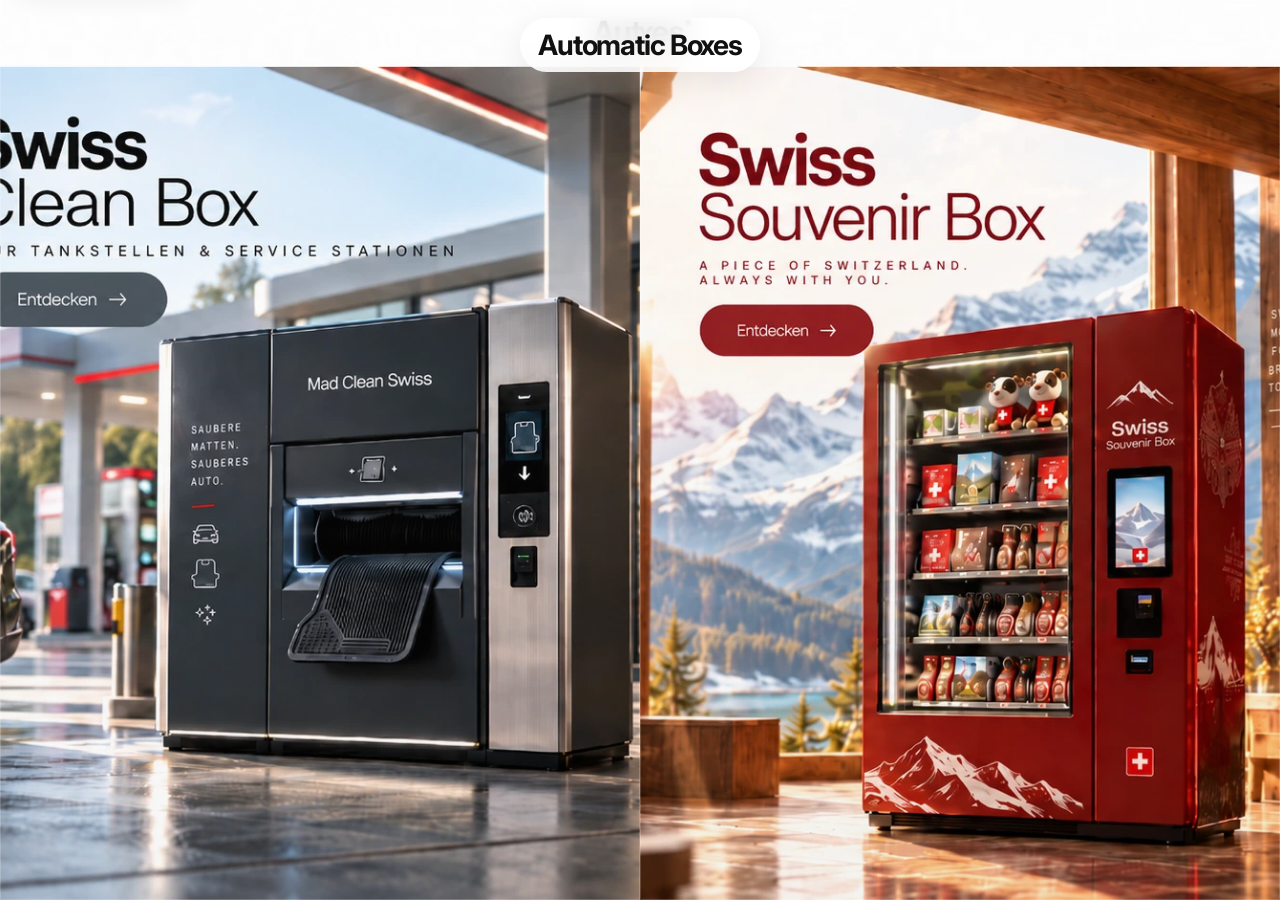
==== commit 56440daa: "Add files via upload" ====
--- a/index.html
+++ b/index.html
@@ -3,67 +3,48 @@
 <head>
   <meta charset="utf-8">
   <meta name="viewport" content="width=device-width, initial-scale=1, viewport-fit=cover">
-  <title>Automatic Boxes | Zwei smarte 24/7 Lösungen</title>
-  <meta name="description" content="Automatic Boxes: MedClean Swiss und Swiss Souvenir Box – zwei spezialisierte 24/7 Self-Service-Lösungen für ausgewählte Standorte in der Schweiz.">
-  <meta name="theme-color" content="#f4f0e8">
-  <link rel="canonical" href="https://automatedboxes.ch/">
+  <title>Automatic Boxes | Swiss Clean Box & Swiss Souvenir Box</title>
+  <meta name="description" content="Automatic Boxes – zwei moderne 24/7 Konzepte: Swiss Clean Box für Tankstellen und Service Stationen sowie Swiss Souvenir Box für touristische Standorte.">
+  <meta name="theme-color" content="#f5f3ef">
+  <meta property="og:title" content="Automatic Boxes">
+  <meta property="og:description" content="Swiss Clean Box & Swiss Souvenir Box – zwei smarte 24/7 Lösungen.">
+  <meta property="og:type" content="website">
+  <meta property="og:url" content="https://automatedboxes.ch/">
   <link rel="icon" href="favicon.svg" type="image/svg+xml">
   <link rel="stylesheet" href="style.css">
 </head>
 <body>
-  <header class="topbar">
-    <a class="brand" href="/" aria-label="Automatic Boxes Startseite">
-      <span class="brand-mark" aria-hidden="true">
-        <i></i><i></i>
-      </span>
-      <span>Automatic Boxes</span>
-    </a>
-    <span class="brand-sub">24/7 Self-Service Concepts</span>
+  <a class="skip-link" href="#main">Zum Inhalt springen</a>
+
+  <header class="site-header">
+    <a class="brand" href="/" aria-label="Automatic Boxes Startseite">Automatic Boxes</a>
   </header>
 
-  <main class="split" aria-label="Lösungen von Automatic Boxes">
-    <a class="panel panel-medclean" href="medclean/" aria-label="MedClean Swiss entdecken">
-      <div class="panel-bg" aria-hidden="true"></div>
-
-      <div class="panel-copy">
-        <span class="eyebrow">Hygiene &amp; Versorgung</span>
-        <h1>MedClean<br><em>Swiss</em></h1>
-        <p>Hygiene- und Pflegeprodukte dort, wo sie gebraucht werden.</p>
-        <span class="cta">MedClean entdecken <b>↗</b></span>
+  <main id="main" class="split-home" aria-label="Automatic Boxes Startseite mit zwei Konzepten">
+    <a class="panel panel-left" href="medclean/" aria-label="Swiss Clean Box öffnen">
+      <div class="panel-media" aria-hidden="true">
+        <img src="assets/hero-clean-box.webp" alt="" loading="eager">
       </div>
-
-      <div class="panel-visual medclean-visual" aria-hidden="true">
-        <div class="glow"></div>
-        <img src="medclean/assets/medclean-device.svg" alt="" draggable="false">
+      <div class="panel-overlay"></div>
+      <div class="panel-content sr-only">
+        <h1>Swiss Clean Box</h1>
+        <p>Für Tankstellen und Service Stationen.</p>
       </div>
-
-      <div class="panel-number" aria-hidden="true">01</div>
+      <span class="panel-hotspot" aria-hidden="true"></span>
     </a>
 
-    <a class="panel panel-souvenir" href="souvenir/" aria-label="Swiss Souvenir Box entdecken">
-      <div class="panel-bg" aria-hidden="true"></div>
-
-      <div class="panel-copy">
-        <span class="eyebrow">Tourismus &amp; Retail</span>
-        <h1>Swiss<br><em>Souvenir Box</em></h1>
-        <p>Schweizer Erinnerungen – hochwertig präsentiert und rund um die Uhr verfügbar.</p>
-        <span class="cta">Souvenir Box entdecken <b>↗</b></span>
+    <a class="panel panel-right" href="souvenir/" aria-label="Swiss Souvenir Box öffnen">
+      <div class="panel-media" aria-hidden="true">
+        <img src="assets/hero-souvenir-box.webp" alt="" loading="eager">
       </div>
-
-      <div class="panel-visual souvenir-visual" aria-hidden="true">
-        <div class="glow"></div>
-        <img src="souvenir/assets/concept-suitcase.webp" alt="" draggable="false">
+      <div class="panel-overlay"></div>
+      <div class="panel-content sr-only">
+        <h2>Swiss Souvenir Box</h2>
+        <p>Für touristische Standorte.</p>
       </div>
-
-      <div class="panel-number" aria-hidden="true">02</div>
+      <span class="panel-hotspot" aria-hidden="true"></span>
     </a>
   </main>
-
-  <div class="center-pill" aria-hidden="true">
-    <span>Zwei Konzepte</span>
-    <i></i>
-    <span>Ein Prinzip</span>
-  </div>
 
   <script src="script.js"></script>
 </body>
--- a/style.css
+++ b/style.css
@@ -1,382 +1,58 @@
-@import url('https://fonts.googleapis.com/css2?family=DM+Sans:wght@400;500;600;700&family=Manrope:wght@600;700;800&display=swap');
+@import url("https://fonts.googleapis.com/css2?family=Inter:wght@400;500;600;700;800&display=swap");
 
 :root{
-  --ink:#111614;
-  --cream:#f4efe6;
-  --clean:#edf5f1;
-  --clean-deep:#1d4b3b;
-  --red:#b51f28;
-  --red-deep:#83141a;
-  --white:#fff;
+  --bg:#f5f3ef;
+  --ink:#101111;
+  --accent:#a30e18;
+  --muted:rgba(16,17,17,.54);
+  --line:rgba(16,17,17,.08);
+}
+*{box-sizing:border-box}
+html,body{margin:0;height:100%}
+body{font-family:"Inter",system-ui,-apple-system,sans-serif;background:var(--bg);color:var(--ink);overflow:hidden}
+a{color:inherit}
+.skip-link{position:fixed;left:16px;top:-60px;z-index:1000;background:#fff;color:#111;padding:10px 14px;border-radius:12px;box-shadow:0 10px 30px rgba(0,0,0,.12)}
+.skip-link:focus{top:16px}
+.sr-only{position:absolute!important;width:1px;height:1px;padding:0;margin:-1px;overflow:hidden;clip:rect(0,0,0,0);white-space:nowrap;border:0}
+
+.site-header{position:fixed;top:0;left:0;right:0;z-index:20;display:flex;justify-content:center;pointer-events:none;padding:18px 20px}
+.brand{pointer-events:auto;text-decoration:none;font-size:28px;font-weight:700;letter-spacing:-.04em;color:#111;background:rgba(255,255,255,.82);backdrop-filter:blur(14px);padding:10px 18px;border-radius:999px;box-shadow:0 10px 30px rgba(0,0,0,.08)}
+
+.split-home{display:flex;height:100vh;min-height:680px;width:100vw}
+.panel{position:relative;display:block;flex:1 1 50%;overflow:hidden;text-decoration:none;transition:flex-basis .55s cubic-bezier(.2,.75,.15,1),filter .35s ease}
+.panel::before{content:"";position:absolute;inset:0;z-index:2;box-shadow:inset 0 0 0 1px rgba(255,255,255,.18)}
+.panel-media,.panel-media img{position:absolute;inset:0;width:100%;height:100%}
+.panel-media img{object-fit:cover;object-position:center;transition:transform .8s cubic-bezier(.2,.75,.15,1),filter .5s ease}
+.panel-overlay{position:absolute;inset:0;z-index:1;transition:opacity .35s ease, background .35s ease}
+.panel-left .panel-overlay{background:linear-gradient(180deg,rgba(255,255,255,.04) 0%, rgba(0,0,0,.03) 100%)}
+.panel-right .panel-overlay{background:linear-gradient(180deg,rgba(255,255,255,.02) 0%, rgba(0,0,0,.04) 100%)}
+.panel-hotspot{position:absolute;inset:auto 24px 24px auto;z-index:5;width:58px;height:58px;border-radius:50%;background:rgba(255,255,255,.16);backdrop-filter:blur(10px);border:1px solid rgba(255,255,255,.36);box-shadow:0 12px 24px rgba(0,0,0,.12);opacity:.0;transform:translateY(10px) scale(.94);transition:all .35s ease}
+.panel-hotspot::before{content:"→";position:absolute;inset:0;display:grid;place-items:center;color:#fff;font-size:24px;font-weight:700;text-shadow:0 2px 10px rgba(0,0,0,.15)}
+.panel-left .panel-hotspot{right:32px}.panel-right .panel-hotspot{right:32px}
+
+body.is-ready .panel{filter:saturate(.98)}
+@media (hover:hover) and (pointer:fine){
+  .split-home:hover .panel{flex-basis:46%}
+  .split-home .panel:hover{flex-basis:54%}
+  .split-home .panel:hover .panel-media img{transform:scale(1.045)}
+  .split-home .panel:hover .panel-hotspot{opacity:1;transform:translateY(0) scale(1)}
+  .split-home .panel:hover .panel-overlay{background:linear-gradient(180deg,rgba(255,255,255,.015) 0%, rgba(0,0,0,.00) 100%)}
 }
 
-*{box-sizing:border-box}
-html,body{margin:0;min-height:100%;background:var(--cream);font-family:"DM Sans",system-ui,sans-serif;color:var(--ink)}
-body{overflow:hidden}
-a{color:inherit}
-
-.topbar{
-  position:fixed;
-  top:0;
-  left:0;
-  right:0;
-  z-index:30;
-  height:78px;
-  display:flex;
-  align-items:center;
-  justify-content:space-between;
-  padding:0 32px;
-  pointer-events:none;
-}
-.brand,.brand-sub{pointer-events:auto}
-.brand{
-  display:inline-flex;
-  align-items:center;
-  gap:12px;
-  color:#101512;
-  text-decoration:none;
-  font-family:"Manrope",sans-serif;
-  font-size:12px;
-  font-weight:800;
-  letter-spacing:.15em;
-  text-transform:uppercase;
-  mix-blend-mode:multiply;
-}
-.brand-mark{
-  width:34px;
-  height:34px;
-  border-radius:11px;
-  border:1px solid rgba(17,22,20,.18);
-  display:grid;
-  place-items:center;
-  position:relative;
-  background:rgba(255,255,255,.45);
-  backdrop-filter:blur(10px);
-}
-.brand-mark i{
-  position:absolute;
-  width:13px;
-  height:13px;
-  border:2px solid var(--ink);
-  border-radius:3px;
-}
-.brand-mark i:last-child{
-  transform:translate(4px,4px);
-  border-color:var(--red);
-}
-.brand-sub{
-  font-size:10px;
-  font-weight:700;
-  letter-spacing:.16em;
-  text-transform:uppercase;
-  opacity:.55;
+@media (max-width: 900px){
+  body{overflow:auto}
+  .site-header{padding:14px 14px}
+  .brand{font-size:22px;padding:10px 14px}
+  .split-home{display:block;height:auto;min-height:0}
+  .panel{display:block;height:50svh;min-height:380px}
+  .panel-hotspot{opacity:1;transform:none;width:50px;height:50px;right:18px;bottom:18px}
 }
 
-.split{
-  display:flex;
-  width:100vw;
-  height:100vh;
-  min-height:640px;
-}
-.panel{
-  position:relative;
-  width:50%;
-  height:100%;
-  overflow:hidden;
-  text-decoration:none;
-  isolation:isolate;
-  transition:
-    width .7s cubic-bezier(.2,.75,.15,1),
-    filter .45s ease;
-  cursor:pointer;
-}
-.panel-bg{
-  position:absolute;
-  inset:0;
-  z-index:-3;
-}
-.panel-medclean .panel-bg{
-  background:
-    radial-gradient(circle at 72% 25%,rgba(255,255,255,.88),transparent 28%),
-    linear-gradient(145deg,#f7fbf9 0%,#dfeee7 58%,#c8ded3 100%);
-}
-.panel-souvenir .panel-bg{
-  background:
-    radial-gradient(circle at 30% 19%,rgba(255,255,255,.18),transparent 27%),
-    linear-gradient(150deg,#c3242d 0%,#a61921 48%,#751118 100%);
-}
-.panel::after{
-  content:"";
-  position:absolute;
-  inset:0;
-  z-index:-1;
-  pointer-events:none;
-  transition:opacity .4s ease;
-}
-.panel-medclean::after{
-  background:linear-gradient(90deg,rgba(237,245,241,.98) 0%,rgba(237,245,241,.82) 28%,rgba(237,245,241,.08) 72%,rgba(237,245,241,0) 100%);
-}
-.panel-souvenir::after{
-  background:linear-gradient(90deg,rgba(92,10,16,.02) 0%,rgba(92,10,16,.04) 30%,rgba(92,10,16,.64) 82%,rgba(92,10,16,.84) 100%);
+@media (max-width: 640px){
+  .brand{font-size:18px}
+  .panel{height:46svh;min-height:320px}
 }
 
-.panel-copy{
-  position:absolute;
-  left:clamp(26px,4.4vw,72px);
-  bottom:clamp(48px,9vh,105px);
-  z-index:10;
-  width:min(460px,60%);
-  transition:transform .55s cubic-bezier(.2,.75,.15,1);
-}
-.panel-souvenir .panel-copy{
-  color:#fff;
-}
-.eyebrow{
-  display:inline-flex;
-  align-items:center;
-  gap:8px;
-  margin-bottom:18px;
-  font-size:10px;
-  font-weight:800;
-  letter-spacing:.16em;
-  text-transform:uppercase;
-}
-.eyebrow::before{
-  content:"";
-  width:18px;
-  height:2px;
-  background:currentColor;
-  opacity:.55;
-}
-.panel h1{
-  margin:0;
-  font-family:"Manrope",sans-serif;
-  font-size:clamp(48px,5.1vw,88px);
-  line-height:.88;
-  letter-spacing:-.055em;
-  font-weight:800;
-}
-.panel h1 em{
-  font-style:normal;
-}
-.panel-medclean h1 em{color:var(--clean-deep)}
-.panel-souvenir h1 em{color:#ffd8d8}
-.panel-copy p{
-  margin:24px 0 0;
-  max-width:380px;
-  font-size:14px;
-  line-height:1.65;
-  opacity:.7;
-}
-.panel-souvenir .panel-copy p{opacity:.8}
-.cta{
-  display:inline-flex;
-  align-items:center;
-  gap:9px;
-  margin-top:24px;
-  font-size:12px;
-  font-weight:800;
-  border-bottom:1px solid currentColor;
-  padding-bottom:5px;
-}
-.cta b{
-  font-size:15px;
-  transition:transform .25s ease;
-}
-.panel:hover .cta b{transform:translate(4px,-4px)}
-
-.panel-visual{
-  position:absolute;
-  inset:0;
-  z-index:2;
-  pointer-events:none;
-}
-.panel-visual .glow{
-  position:absolute;
-  border-radius:50%;
-  filter:blur(2px);
-}
-.medclean-visual .glow{
-  width:58%;
-  aspect-ratio:1;
-  right:4%;
-  top:17%;
-  background:radial-gradient(circle,rgba(255,255,255,.92) 0%,rgba(255,255,255,.45) 38%,rgba(255,255,255,0) 72%);
-}
-.souvenir-visual .glow{
-  width:62%;
-  aspect-ratio:1;
-  right:-2%;
-  top:18%;
-  background:radial-gradient(circle,rgba(255,255,255,.22) 0%,rgba(255,255,255,.08) 38%,rgba(255,255,255,0) 72%);
-}
-.panel-visual img{
-  position:absolute;
-  object-fit:contain;
-  user-select:none;
-  filter:drop-shadow(0 28px 42px rgba(0,0,0,.18));
-  transition:
-    transform .72s cubic-bezier(.2,.75,.15,1),
-    filter .55s ease;
-}
-.medclean-visual img{
-  width:min(51%,520px);
-  height:72%;
-  right:4%;
-  top:15%;
-}
-.souvenir-visual img{
-  width:min(52%,530px);
-  height:76%;
-  right:3%;
-  top:12%;
-}
-.panel-souvenir .panel-copy{width:min(450px,54%)}
-
-.panel-number{
-  position:absolute;
-  top:100px;
-  left:clamp(26px,4.4vw,72px);
-  font-family:"Manrope",sans-serif;
-  font-size:10px;
-  font-weight:800;
-  letter-spacing:.18em;
-  opacity:.38;
-  z-index:8;
-}
-.panel-souvenir .panel-number{color:#fff;opacity:.48}
-
-.center-pill{
-  position:fixed;
-  left:50%;
-  top:50%;
-  z-index:40;
-  transform:translate(-50%,-50%) rotate(-90deg);
-  display:flex;
-  align-items:center;
-  gap:10px;
-  height:32px;
-  padding:0 14px;
-  border-radius:999px;
-  background:rgba(255,255,255,.82);
-  backdrop-filter:blur(16px);
-  box-shadow:0 8px 30px rgba(0,0,0,.10);
-  font-size:8px;
-  font-weight:800;
-  letter-spacing:.12em;
-  text-transform:uppercase;
-  white-space:nowrap;
-  transition:opacity .3s ease;
-}
-.center-pill i{
-  width:4px;
-  height:4px;
-  border-radius:50%;
-  background:var(--red);
-}
-
-@media (hover:hover) and (pointer:fine){
-  .split:has(.panel-medclean:hover) .panel-medclean{width:56%}
-  .split:has(.panel-medclean:hover) .panel-souvenir{width:44%}
-  .split:has(.panel-souvenir:hover) .panel-souvenir{width:56%}
-  .split:has(.panel-souvenir:hover) .panel-medclean{width:44%}
-
-  .panel:hover .panel-copy{transform:translateY(-7px)}
-  .panel:hover .panel-visual img{
-    transform:translateY(-10px) scale(1.045);
-    filter:drop-shadow(0 38px 54px rgba(0,0,0,.23));
-  }
-  .split:has(.panel:hover) + .center-pill{opacity:.2}
-}
-
-@media (max-width:980px){
-  body{overflow:auto}
-  .topbar{
-    height:68px;
-    padding:0 18px;
-    background:rgba(244,239,230,.78);
-    backdrop-filter:blur(18px);
-  }
-  .brand-sub{display:none}
-  .split{
-    display:block;
-    width:100%;
-    height:auto;
-    min-height:0;
-  }
-  .panel{
-    display:block;
-    width:100%;
-    height:72vh;
-    min-height:560px;
-  }
-  .panel-copy{
-    left:24px;
-    bottom:34px;
-    width:min(460px,62%);
-  }
-  .panel h1{font-size:clamp(48px,10vw,76px)}
-  .panel-number{top:92px;left:24px}
-  .center-pill{display:none}
-  .medclean-visual img{
-    width:min(48%,430px);
-    height:68%;
-    right:2%;
-    top:16%;
-  }
-  .souvenir-visual img{
-    width:min(48%,440px);
-    height:70%;
-    right:1%;
-    top:15%;
-  }
-}
-
-@media (max-width:620px){
-  .panel{
-    height:78svh;
-    min-height:560px;
-  }
-  .panel-copy{
-    left:20px;
-    right:20px;
-    bottom:24px;
-    width:auto;
-    max-width:none;
-  }
-  .panel-souvenir .panel-copy{width:auto}
-  .panel h1{
-    font-size:clamp(43px,14vw,65px);
-    max-width:90%;
-  }
-  .panel-copy p{
-    max-width:74%;
-    font-size:13px;
-    margin-top:16px;
-  }
-  .cta{margin-top:16px}
-  .panel-number{left:20px}
-  .medclean-visual img{
-    width:58%;
-    height:54%;
-    right:-4%;
-    top:17%;
-    opacity:.94;
-  }
-  .souvenir-visual img{
-    width:60%;
-    height:58%;
-    right:-4%;
-    top:14%;
-  }
-  .panel-medclean::after{
-    background:linear-gradient(0deg,rgba(237,245,241,1) 0%,rgba(237,245,241,.94) 31%,rgba(237,245,241,.1) 72%,transparent 100%);
-  }
-  .panel-souvenir::after{
-    background:linear-gradient(0deg,rgba(95,9,15,.84) 0%,rgba(95,9,15,.72) 31%,rgba(95,9,15,.06) 74%,transparent 100%);
-  }
-}
-
-@media (prefers-reduced-motion:reduce){
+@media (prefers-reduced-motion: reduce){
   *,*::before,*::after{transition:none!important;animation:none!important}
 }
